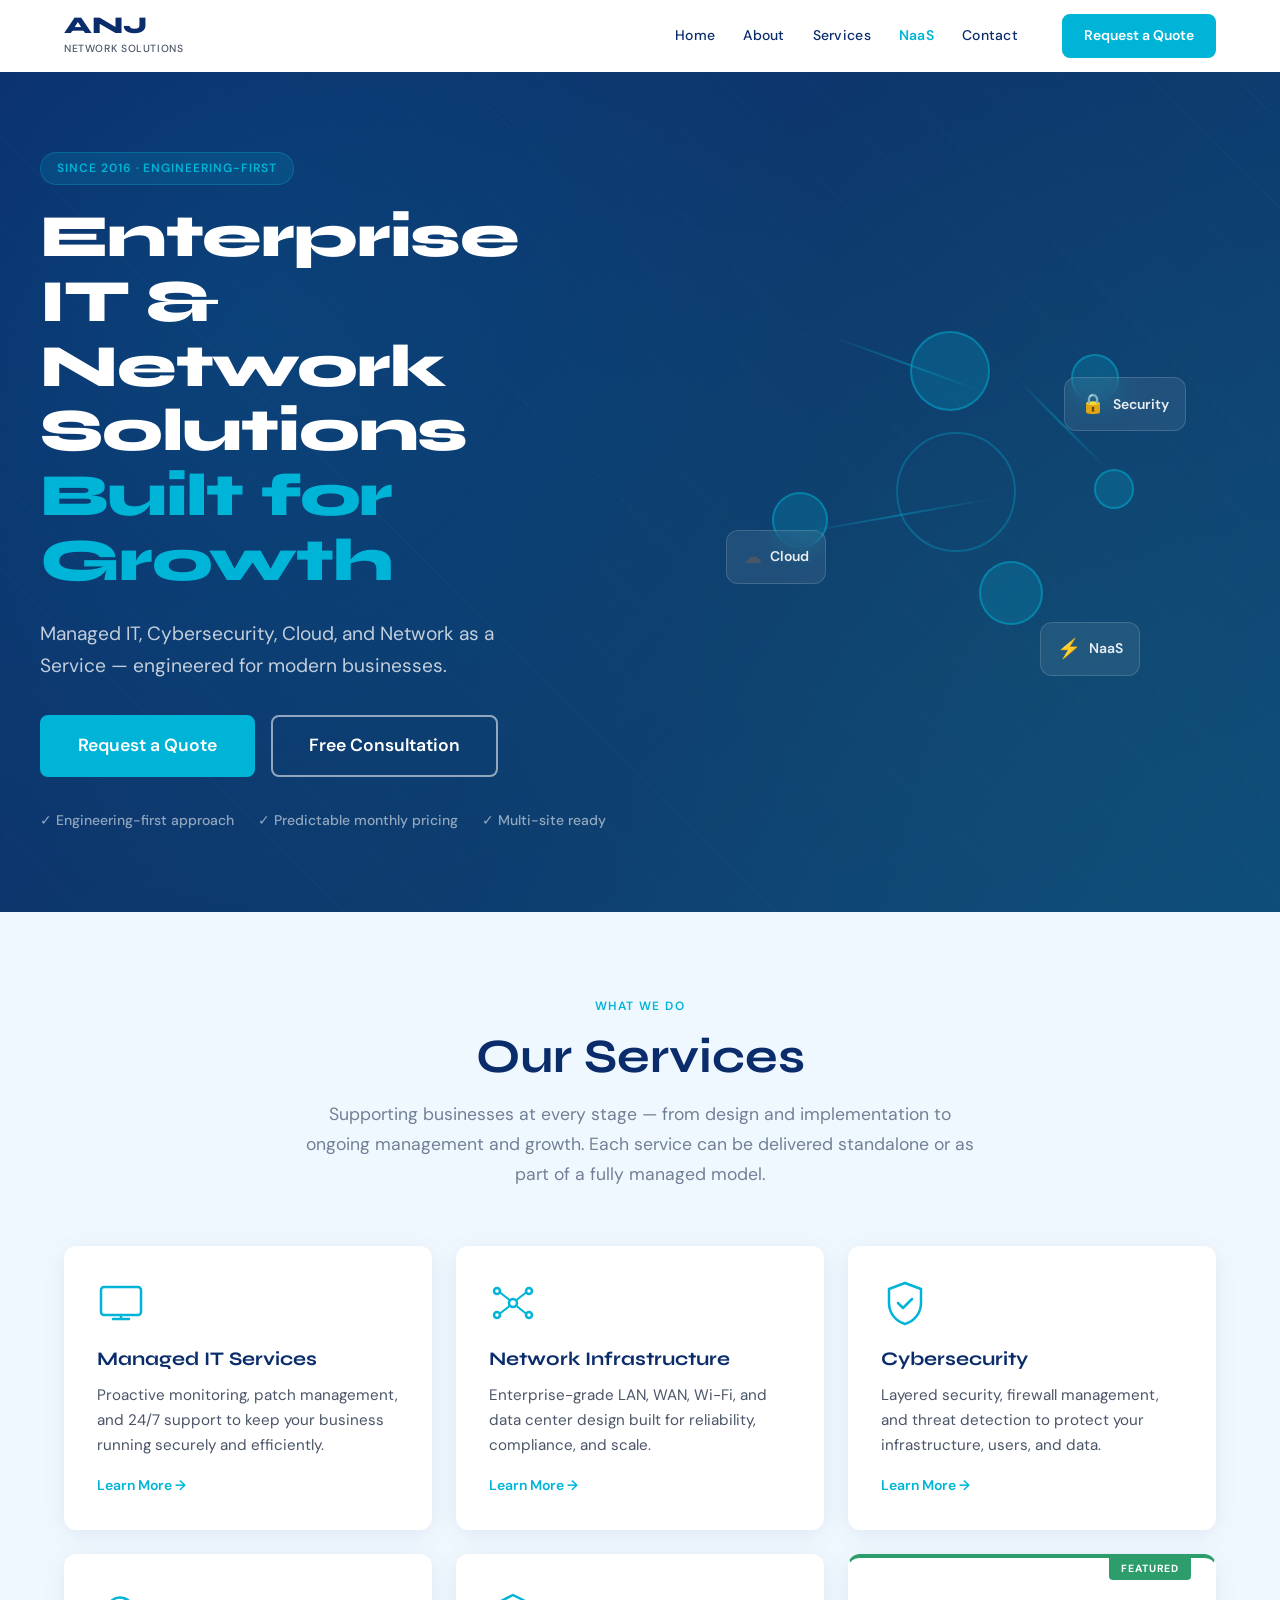
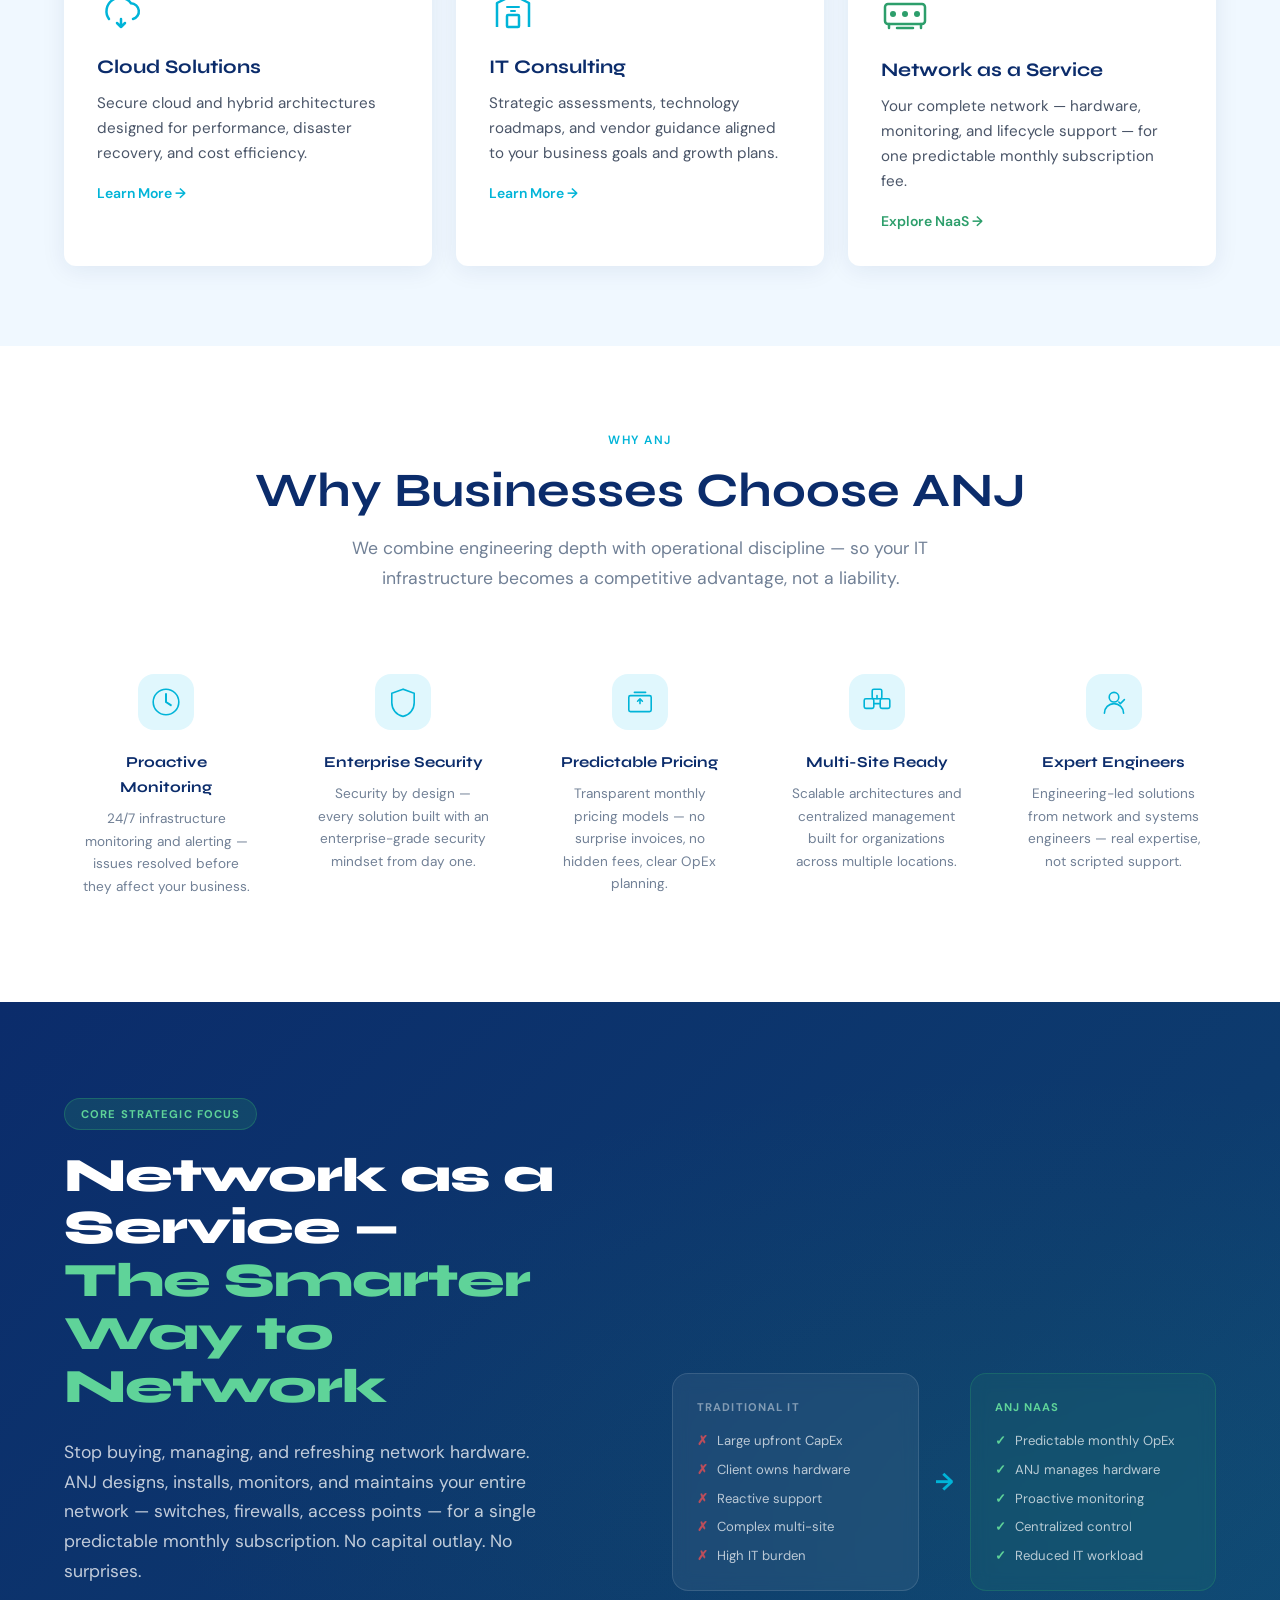
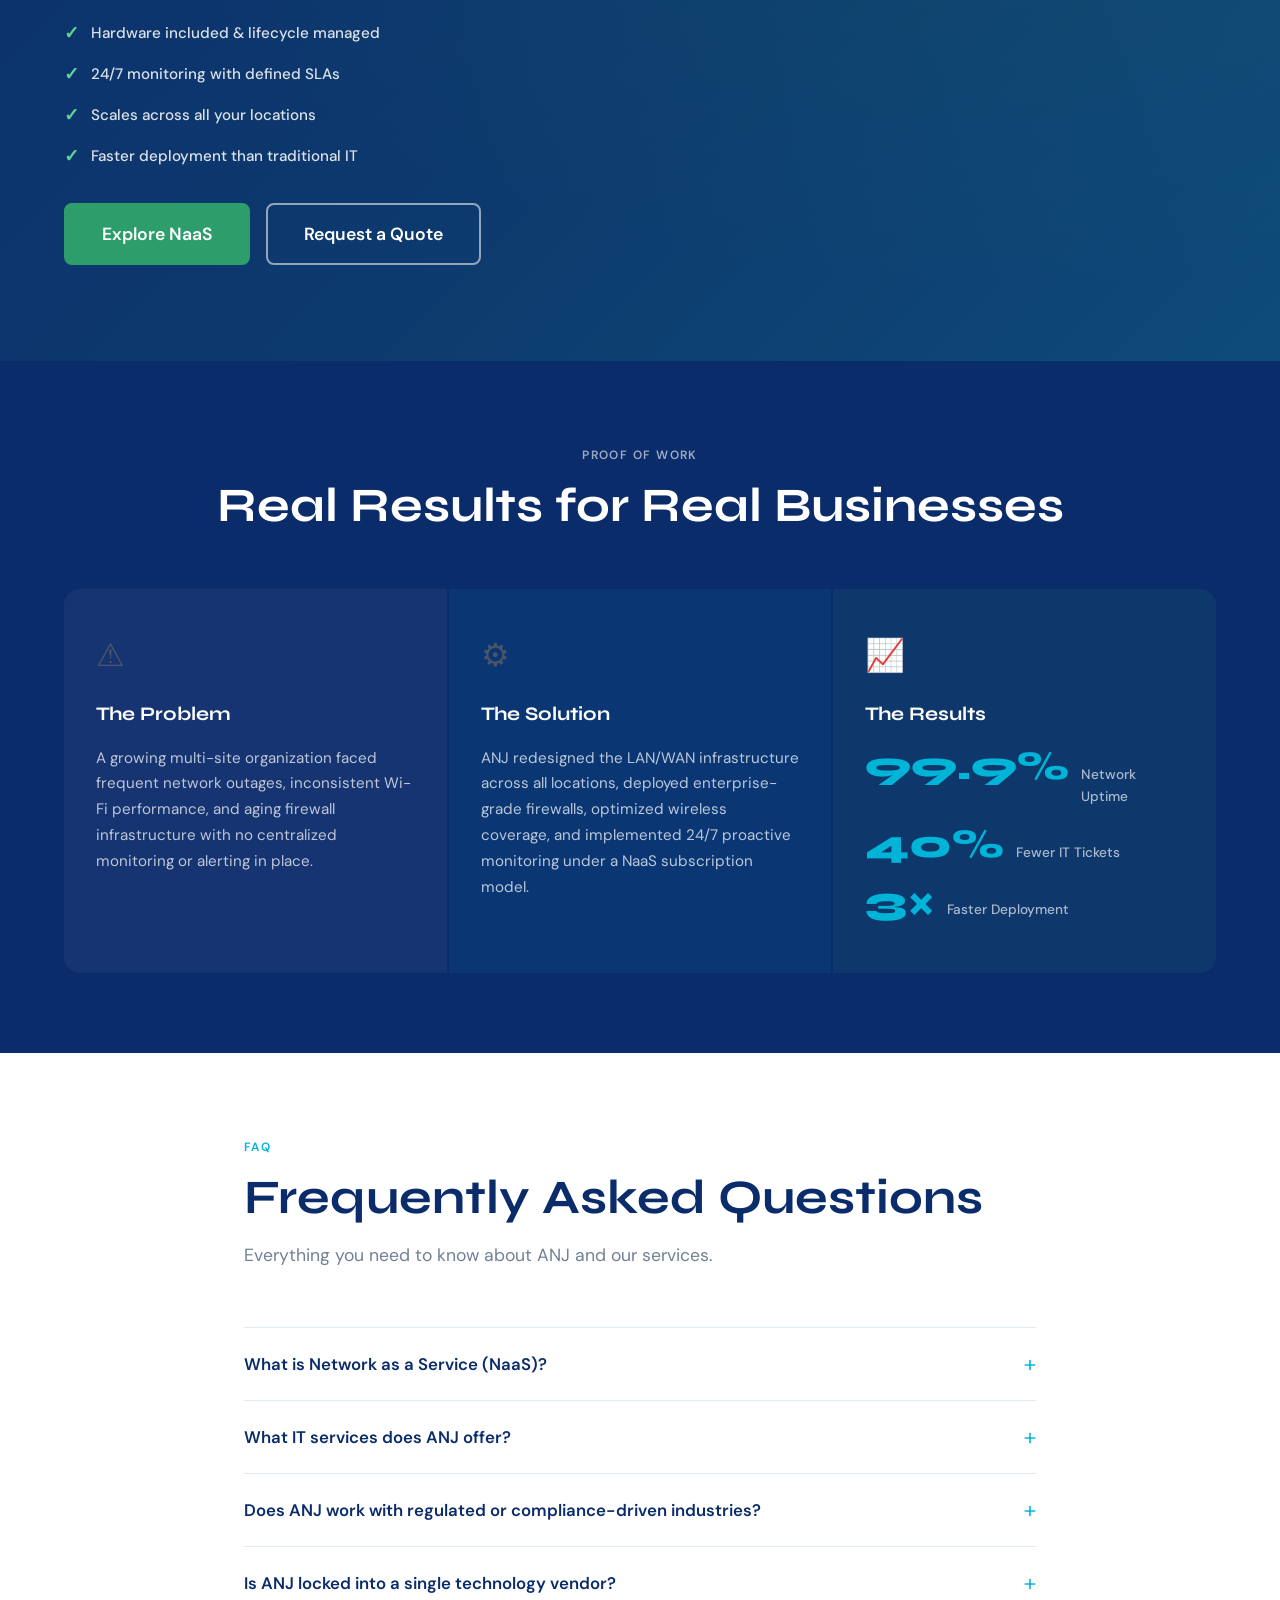
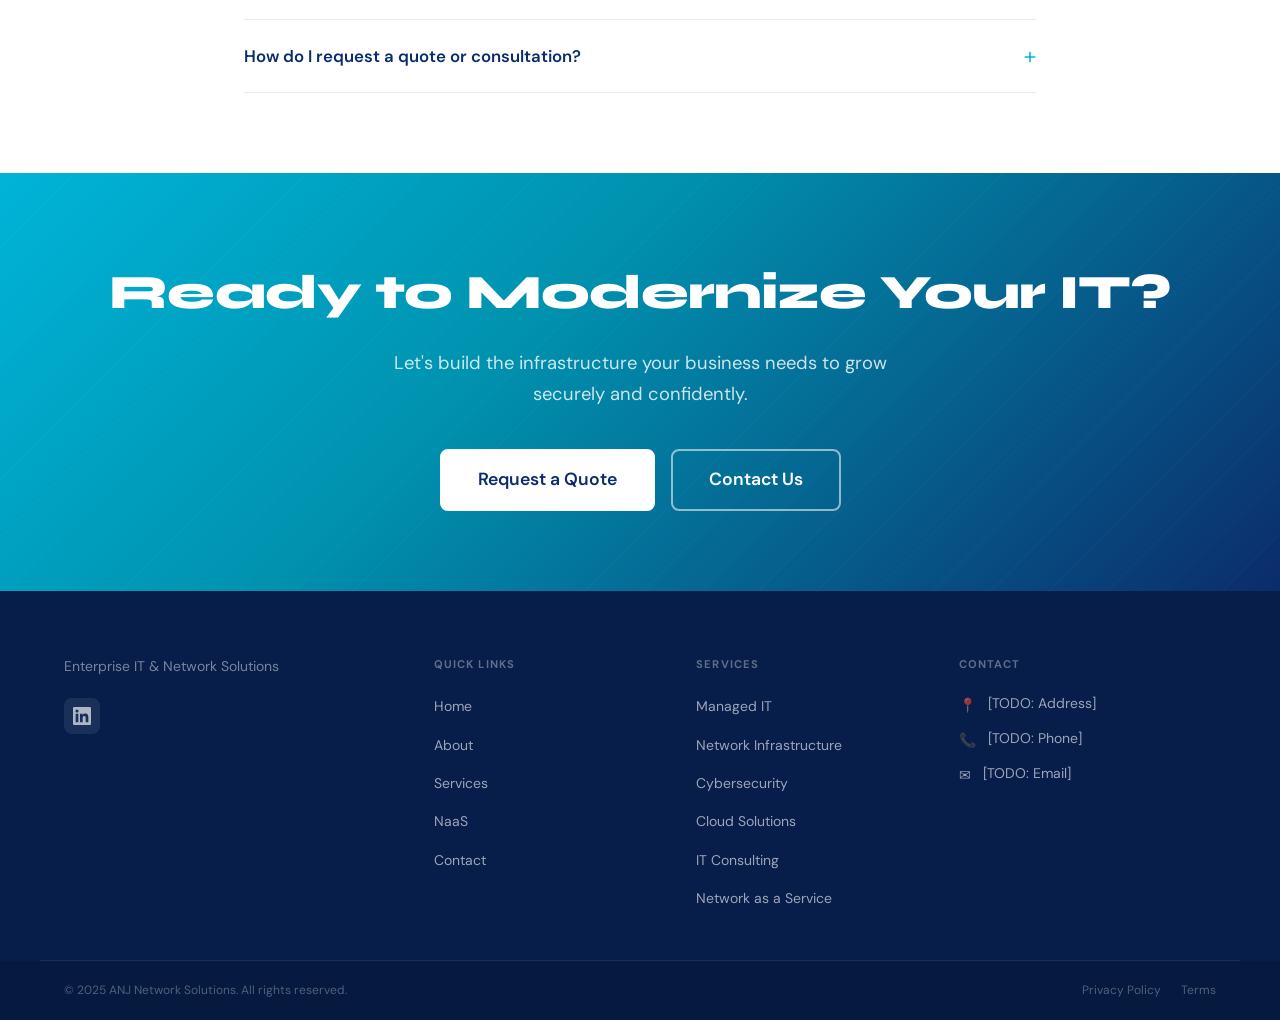
==== index.html @ 785e70c3 "Add files via upload" ====
<!DOCTYPE html>
<html lang="en">
<head>
<meta charset="UTF-8"/>
<meta name="viewport" content="width=device-width,initial-scale=1.0"/>
<title>ANJ Network Solutions | Managed IT, NaaS & Cybersecurity</title>
<meta name="description" content="ANJ Network Solutions delivers enterprise Managed IT, Network Infrastructure, Cybersecurity, Cloud Solutions, and Network as a Service (NaaS) for growing businesses. Request a free consultation."/>
<link rel="canonical" href="https://www.anjnetworksolutions.com/"/>
<meta property="og:type" content="website"/>
<meta property="og:title" content="ANJ Network Solutions | Enterprise IT & NaaS"/>
<meta property="og:description" content="Managed IT, Cybersecurity, Cloud, and Network as a Service — engineered for modern businesses since 2016."/>
<meta property="og:url" content="https://www.anjnetworksolutions.com/"/>
<link rel="preconnect" href="https://fonts.googleapis.com"/>
<link rel="preconnect" href="https://fonts.gstatic.com" crossorigin/>
<link href="https://fonts.googleapis.com/css2?family=Syne:wght@600;700;800&family=DM+Sans:wght@300;400;500;600&display=swap" rel="stylesheet"/>
<link rel="stylesheet" href="styles.css"/>
<script type="application/ld+json">{"@context":"https://schema.org","@type":"Organization","@id":"https://www.anjnetworksolutions.com/#org","name":"ANJ Network Solutions","url":"https://www.anjnetworksolutions.com","foundingDate":"2016","logo":"https://www.anjnetworksolutions.com/assets/anj-logo.png","description":"Professional IT and network engineering company delivering enterprise-grade technology solutions to growing businesses, multi-site organizations, and regulated environments."}</script>
<script type="application/ld+json">{"@context":"https://schema.org","@type":"FAQPage","mainEntity":[{"@type":"Question","name":"What is Network as a Service (NaaS)?","acceptedAnswer":{"@type":"Answer","text":"NaaS is a subscription-based model where networking hardware, monitoring, support, and lifecycle management are delivered as a single managed service for a predictable monthly fee — replacing large upfront hardware purchases."}},{"@type":"Question","name":"What IT services does ANJ offer?","acceptedAnswer":{"@type":"Answer","text":"ANJ offers Managed IT Services, Network Infrastructure & Engineering, Cybersecurity, Cloud & Hybrid Solutions, IT Consulting & Architecture, Voice & Phone Systems, and Network as a Service (NaaS)."}},{"@type":"Question","name":"How long has ANJ been in business?","acceptedAnswer":{"@type":"Answer","text":"ANJ Network Solutions was founded in 2016 and has been delivering enterprise IT and network engineering solutions since then."}},{"@type":"Question","name":"Does ANJ support multi-site organizations?","acceptedAnswer":{"@type":"Answer","text":"Yes. ANJ specializes in scalable, multi-site ready architectures and centralized management across multiple locations — especially through its NaaS model."}}]}</script>
</head>
<body>

<!-- HEADER -->
<header class="site-hd" id="top">
  <div class="ctr hd-inner">
    <a href="index.html" class="logo-lk" aria-label="ANJ Network Solutions">
      <img src="assets/anj-logo.png" alt="ANJ Network Solutions" class="logo-img" onerror="this.style.display='none';this.nextElementSibling.style.display='flex'"/>
      <span class="logo-fb"><span class="logo-anj">ANJ</span><span class="logo-sub">Network Solutions</span></span>
    </a>
    <nav class="main-nav" aria-label="Main navigation">
      <ul class="nav-list">
        <li><a href="index.html" class="nav-lk active">Home</a></li>
        <li><a href="about.html" class="nav-lk">About</a></li>
        <li><a href="services.html" class="nav-lk">Services</a></li>
        <li><a href="naas.html" class="nav-lk nav-lk-hi">NaaS</a></li>
        <li><a href="contact.html" class="nav-lk">Contact</a></li>
      </ul>
    </nav>
    <div class="hd-cta"><a href="contact.html#form" class="btn btn-primary btn-sm">Request a Quote</a></div>
    <button class="nav-tog" aria-label="Open menu" aria-expanded="false">
      <span class="hb-line"></span><span class="hb-line"></span><span class="hb-line"></span>
    </button>
  </div>
  <nav class="mob-nav" aria-label="Mobile navigation">
    <ul class="mob-nav-list">
      <li><a href="index.html" class="mob-nav-lk">Home</a></li>
      <li><a href="about.html" class="mob-nav-lk">About</a></li>
      <li><a href="services.html" class="mob-nav-lk">Services</a></li>
      <li><a href="naas.html" class="mob-nav-lk">NaaS</a></li>
      <li><a href="contact.html" class="mob-nav-lk">Contact</a></li>
      <li><a href="contact.html#form" class="btn btn-primary mob-cta">Request a Quote</a></li>
    </ul>
  </nav>
</header>

<main>

<!-- HERO -->
<section class="hero" id="hero">
  <div class="hero-bg" aria-hidden="true"></div>
  <div class="ctr hero-inner">
    <div class="hero-content reveal">
      <div class="hero-badge">Since 2016 · Engineering-First</div>
      <h1 class="hero-h1">Enterprise IT &amp; Network Solutions <em>Built for Growth</em></h1>
      <p class="hero-lead">Managed IT, Cybersecurity, Cloud, and Network as a Service — engineered for modern businesses.</p>
      <div class="hero-acts">
        <a href="contact.html#form" class="btn btn-primary btn-lg">Request a Quote</a>
        <a href="contact.html#form" class="btn btn-ghost btn-lg">Free Consultation</a>
      </div>
      <div class="hero-trust">
        <span class="trust-it">✓ Engineering-first approach</span>
        <span class="trust-it">✓ Predictable monthly pricing</span>
        <span class="trust-it">✓ Multi-site ready</span>
      </div>
    </div>
    <div class="hero-vis" aria-hidden="true">
      <div class="hero-illo">
        <div class="net-node n1"></div><div class="net-node n2"></div><div class="net-node n3"></div>
        <div class="net-node n4"></div><div class="net-node n5"></div>
        <div class="net-line l1"></div><div class="net-line l2"></div><div class="net-line l3"></div>
        <div class="net-pulse"></div>
        <div class="net-card nc1"><span class="nc-icon">☁</span><span class="nc-lbl">Cloud</span></div>
        <div class="net-card nc2"><span class="nc-icon">🔒</span><span class="nc-lbl">Security</span></div>
        <div class="net-card nc3"><span class="nc-icon">⚡</span><span class="nc-lbl">NaaS</span></div>
      </div>
    </div>
  </div>
</section>

<!-- SERVICES -->
<section class="sec sec-ice" id="services">
  <div class="ctr">
    <div class="sec-hd sec-hd-c reveal">
      <span class="sec-label">What We Do</span>
      <h2 class="sec-title">Our Services</h2>
      <p class="sec-intro">Supporting businesses at every stage — from design and implementation to ongoing management and growth. Each service can be delivered standalone or as part of a fully managed model.</p>
    </div>
    <div class="svc-grid">
      <article class="card svc-card reveal">
        <div class="card-icon"><svg viewBox="0 0 48 48" fill="none"><rect x="4" y="8" width="40" height="28" rx="3" stroke="currentColor" stroke-width="2.5"/><path d="M16 40h16M24 36v4" stroke="currentColor" stroke-width="2.5" stroke-linecap="round"/></svg></div>
        <h3 class="card-title">Managed IT Services</h3>
        <p class="card-body">Proactive monitoring, patch management, and 24/7 support to keep your business running securely and efficiently.</p>
        <a href="services/managed-it.html" class="card-lk">Learn More →</a>
      </article>
      <article class="card svc-card reveal">
        <div class="card-icon"><svg viewBox="0 0 48 48" fill="none"><circle cx="24" cy="24" r="4" stroke="currentColor" stroke-width="2.5"/><circle cx="8" cy="12" r="3" stroke="currentColor" stroke-width="2.5"/><circle cx="40" cy="12" r="3" stroke="currentColor" stroke-width="2.5"/><circle cx="8" cy="36" r="3" stroke="currentColor" stroke-width="2.5"/><circle cx="40" cy="36" r="3" stroke="currentColor" stroke-width="2.5"/><path d="M11 13.5L20.5 21M27.5 21L37 13.5M11 34.5L20.5 27M27.5 27L37 34.5" stroke="currentColor" stroke-width="2" stroke-linecap="round"/></svg></div>
        <h3 class="card-title">Network Infrastructure</h3>
        <p class="card-body">Enterprise-grade LAN, WAN, Wi-Fi, and data center design built for reliability, compliance, and scale.</p>
        <a href="services/network-infrastructure.html" class="card-lk">Learn More →</a>
      </article>
      <article class="card svc-card reveal">
        <div class="card-icon"><svg viewBox="0 0 48 48" fill="none"><path d="M24 4L8 10v14c0 10 6.8 18.6 16 21 9.2-2.4 16-11 16-21V10L24 4z" stroke="currentColor" stroke-width="2.5" stroke-linejoin="round"/><path d="M17 24l5 5 9-9" stroke="currentColor" stroke-width="2.5" stroke-linecap="round" stroke-linejoin="round"/></svg></div>
        <h3 class="card-title">Cybersecurity</h3>
        <p class="card-body">Layered security, firewall management, and threat detection to protect your infrastructure, users, and data.</p>
        <a href="services/cybersecurity.html" class="card-lk">Learn More →</a>
      </article>
      <article class="card svc-card reveal">
        <div class="card-icon"><svg viewBox="0 0 48 48" fill="none"><path d="M36 32a8 8 0 00-2-15.7A12 12 0 1012 32" stroke="currentColor" stroke-width="2.5" stroke-linecap="round"/><path d="M24 32v8M20 36l4 4 4-4" stroke="currentColor" stroke-width="2.5" stroke-linecap="round" stroke-linejoin="round"/></svg></div>
        <h3 class="card-title">Cloud Solutions</h3>
        <p class="card-body">Secure cloud and hybrid architectures designed for performance, disaster recovery, and cost efficiency.</p>
        <a href="services/cloud-solutions.html" class="card-lk">Learn More →</a>
      </article>
      <article class="card svc-card reveal">
        <div class="card-icon"><svg viewBox="0 0 48 48" fill="none"><path d="M8 40V16l16-8 16 8v24" stroke="currentColor" stroke-width="2.5" stroke-linejoin="round"/><rect x="18" y="28" width="12" height="12" rx="1" stroke="currentColor" stroke-width="2.5"/><path d="M18 20h12M22 24h4" stroke="currentColor" stroke-width="2" stroke-linecap="round"/></svg></div>
        <h3 class="card-title">IT Consulting</h3>
        <p class="card-body">Strategic assessments, technology roadmaps, and vendor guidance aligned to your business goals and growth plans.</p>
        <a href="services/it-consulting.html" class="card-lk">Learn More →</a>
      </article>
      <article class="card svc-card card-feat reveal" style="position:relative">
        <span class="card-badge">Featured</span>
        <div class="card-icon card-icon-green"><svg viewBox="0 0 48 48" fill="none"><rect x="4" y="14" width="40" height="20" rx="3" stroke="currentColor" stroke-width="2.5"/><circle cx="12" cy="24" r="3" fill="currentColor"/><circle cx="24" cy="24" r="3" fill="currentColor"/><circle cx="36" cy="24" r="3" fill="currentColor"/><path d="M8 34v4M40 34v4M16 38h16" stroke="currentColor" stroke-width="2.5" stroke-linecap="round"/></svg></div>
        <h3 class="card-title">Network as a Service</h3>
        <p class="card-body">Your complete network — hardware, monitoring, and lifecycle support — for one predictable monthly subscription fee.</p>
        <a href="naas.html" class="card-lk card-lk-g">Explore NaaS →</a>
      </article>
    </div>
  </div>
</section>

<!-- WHY ANJ -->
<section class="sec sec-white" id="why-anj">
  <div class="ctr">
    <div class="sec-hd sec-hd-c reveal">
      <span class="sec-label">Why ANJ</span>
      <h2 class="sec-title">Why Businesses Choose ANJ</h2>
      <p class="sec-intro">We combine engineering depth with operational discipline — so your IT infrastructure becomes a competitive advantage, not a liability.</p>
    </div>
    <div class="why-grid">
      <div class="why-item reveal"><div class="why-icon"><svg viewBox="0 0 40 40" fill="none"><circle cx="20" cy="20" r="16" stroke="currentColor" stroke-width="2"/><path d="M20 10v10l6 4" stroke="currentColor" stroke-width="2.5" stroke-linecap="round"/></svg></div><h3 class="why-title">Proactive Monitoring</h3><p class="why-body">24/7 infrastructure monitoring and alerting — issues resolved before they affect your business.</p></div>
      <div class="why-item reveal"><div class="why-icon"><svg viewBox="0 0 40 40" fill="none"><path d="M20 4L6 9v12c0 8 5.6 15.4 14 17 8.4-1.6 14-9 14-17V9L20 4z" stroke="currentColor" stroke-width="2"/></svg></div><h3 class="why-title">Enterprise Security</h3><p class="why-body">Security by design — every solution built with an enterprise-grade security mindset from day one.</p></div>
      <div class="why-item reveal"><div class="why-icon"><svg viewBox="0 0 40 40" fill="none"><rect x="6" y="12" width="28" height="20" rx="2" stroke="currentColor" stroke-width="2"/><path d="M13 8h14M20 22v-6M17 19l3-3 3 3" stroke="currentColor" stroke-width="2" stroke-linecap="round" stroke-linejoin="round"/></svg></div><h3 class="why-title">Predictable Pricing</h3><p class="why-body">Transparent monthly pricing models — no surprise invoices, no hidden fees, clear OpEx planning.</p></div>
      <div class="why-item reveal"><div class="why-icon"><svg viewBox="0 0 40 40" fill="none"><rect x="4" y="16" width="12" height="12" rx="2" stroke="currentColor" stroke-width="2"/><rect x="24" y="16" width="12" height="12" rx="2" stroke="currentColor" stroke-width="2"/><rect x="14" y="4" width="12" height="12" rx="2" stroke="currentColor" stroke-width="2"/><path d="M16 22h8M20 16V12" stroke="currentColor" stroke-width="2" stroke-linecap="round"/></svg></div><h3 class="why-title">Multi-Site Ready</h3><p class="why-body">Scalable architectures and centralized management built for organizations across multiple locations.</p></div>
      <div class="why-item reveal"><div class="why-icon"><svg viewBox="0 0 40 40" fill="none"><circle cx="20" cy="14" r="6" stroke="currentColor" stroke-width="2"/><path d="M8 34c0-6.6 5.4-12 12-12s12 5.4 12 12" stroke="currentColor" stroke-width="2" stroke-linecap="round"/><path d="M26 20l2 2 5-5" stroke="currentColor" stroke-width="2" stroke-linecap="round" stroke-linejoin="round"/></svg></div><h3 class="why-title">Expert Engineers</h3><p class="why-body">Engineering-led solutions from network and systems engineers — real expertise, not scripted support.</p></div>
    </div>
  </div>
</section>

<!-- NAAS SPOTLIGHT -->
<section class="naas-spot" id="naas-spotlight">
  <div class="ctr naas-spot-inner">
    <div class="reveal">
      <div class="naas-badge">Core Strategic Focus</div>
      <h2 class="naas-title">Network as a Service —<br><span>The Smarter Way to Network</span></h2>
      <p class="naas-body">Stop buying, managing, and refreshing network hardware. ANJ designs, installs, monitors, and maintains your entire network — switches, firewalls, access points — for a single predictable monthly subscription. No capital outlay. No surprises.</p>
      <ul class="naas-check-list">
        <li><span class="chk">✓</span>Hardware included &amp; lifecycle managed</li>
        <li><span class="chk">✓</span>24/7 monitoring with defined SLAs</li>
        <li><span class="chk">✓</span>Scales across all your locations</li>
        <li><span class="chk">✓</span>Faster deployment than traditional IT</li>
      </ul>
      <div class="naas-acts">
        <a href="naas.html" class="btn btn-accent btn-lg">Explore NaaS</a>
        <a href="contact.html#form" class="btn btn-ghost btn-lg">Request a Quote</a>
      </div>
    </div>
    <div class="cmp-wrap reveal" aria-hidden="true">
      <div class="cmp-card">
        <div class="cmp-lbl">Traditional IT</div>
        <ul class="cmp-list cmp-bad"><li>Large upfront CapEx</li><li>Client owns hardware</li><li>Reactive support</li><li>Complex multi-site</li><li>High IT burden</li></ul>
      </div>
      <div class="cmp-arrow">→</div>
      <div class="cmp-card cmp-new">
        <div class="cmp-lbl cmp-lbl-g">ANJ NaaS</div>
        <ul class="cmp-list cmp-good"><li>Predictable monthly OpEx</li><li>ANJ manages hardware</li><li>Proactive monitoring</li><li>Centralized control</li><li>Reduced IT workload</li></ul>
      </div>
    </div>
  </div>
</section>

<!-- CASE STUDY -->
<section class="sec sec-navy" id="case-study">
  <div class="ctr">
    <div class="sec-hd sec-hd-c sec-hd-light reveal">
      <span class="sec-label sec-label-light">Proof of Work</span>
      <h2 class="sec-title sec-title-light">Real Results for Real Businesses</h2>
    </div>
    <div class="cs-grid">
      <div class="cs-col cs-p reveal">
        <span class="cs-icon">⚠</span>
        <h3 class="cs-title">The Problem</h3>
        <p class="cs-body">A growing multi-site organization faced frequent network outages, inconsistent Wi-Fi performance, and aging firewall infrastructure with no centralized monitoring or alerting in place. <!-- TODO: Replace with real client case study --></p>
      </div>
      <div class="cs-col cs-s reveal">
        <span class="cs-icon">⚙</span>
        <h3 class="cs-title">The Solution</h3>
        <p class="cs-body">ANJ redesigned the LAN/WAN infrastructure across all locations, deployed enterprise-grade firewalls, optimized wireless coverage, and implemented 24/7 proactive monitoring under a NaaS subscription model.</p>
      </div>
      <div class="cs-col cs-r reveal">
        <span class="cs-icon">📈</span>
        <h3 class="cs-title">The Results</h3>
        <div class="cs-metrics">
          <div class="cs-metric"><span class="cs-num">99.9%</span><span class="cs-lbl">Network Uptime <!-- TODO: verify --></span></div>
          <div class="cs-metric"><span class="cs-num">40%</span><span class="cs-lbl">Fewer IT Tickets <!-- TODO: verify --></span></div>
          <div class="cs-metric"><span class="cs-num">3×</span><span class="cs-lbl">Faster Deployment <!-- TODO: verify --></span></div>
        </div>
      </div>
    </div>
  </div>
</section>

<!-- FAQ -->
<section class="sec sec-white" id="faq">
  <div class="ctr faq-container">
    <div class="sec-hd reveal">
      <span class="sec-label">FAQ</span>
      <h2 class="sec-title">Frequently Asked Questions</h2>
      <p class="sec-intro">Everything you need to know about ANJ and our services.</p>
    </div>
    <dl class="faq-list">
      <div class="faq-item"><dt><button class="faq-q" aria-expanded="false" aria-controls="fa1">What is Network as a Service (NaaS)?<span class="faq-icon">+</span></button></dt><dd class="faq-a" id="fa1" hidden><p>NaaS is a subscription-based model where networking hardware, software, monitoring, support, and lifecycle management are delivered as a single managed service — replacing traditional upfront hardware purchases. ANJ designs, installs, monitors, and maintains the network for a predictable monthly fee.</p></dd></div>
      <div class="faq-item"><dt><button class="faq-q" aria-expanded="false" aria-controls="fa2">What IT services does ANJ offer?<span class="faq-icon">+</span></button></dt><dd class="faq-a" id="fa2" hidden><p>ANJ offers Managed IT Services, Network Infrastructure &amp; Engineering, Cybersecurity, Cloud &amp; Hybrid Solutions, IT Consulting &amp; Architecture, Voice &amp; Phone Systems, and Network as a Service (NaaS). Each service can be delivered standalone or as part of a fully managed model.</p></dd></div>
      <div class="faq-item"><dt><button class="faq-q" aria-expanded="false" aria-controls="fa3">Does ANJ work with regulated or compliance-driven industries?<span class="faq-icon">+</span></button></dt><dd class="faq-a" id="fa3" hidden><p>Yes. For regulated industries, ANJ designs and manages fully on-premises networks and data centers where all systems remain under client control. Our architecture is compliance-ready and can be tailored to specific regulatory requirements.</p></dd></div>
      <div class="faq-item"><dt><button class="faq-q" aria-expanded="false" aria-controls="fa4">Is ANJ locked into a single technology vendor?<span class="faq-icon">+</span></button></dt><dd class="faq-a" id="fa4" hidden><p>No. ANJ partners with a broad ecosystem of enterprise vendors across Networking, Security, Wireless, Data Center, Cloud, Storage, and Voice. We recommend the best-fit solution for each client — avoiding vendor lock-in and ensuring future-proof designs.</p></dd></div>
      <div class="faq-item"><dt><button class="faq-q" aria-expanded="false" aria-controls="fa5">How do I request a quote or consultation?<span class="faq-icon">+</span></button></dt><dd class="faq-a" id="fa5" hidden><p>Click "Request a Quote" anywhere on the site, or visit the <a href="contact.html" style="color:var(--cyan)">Contact page</a> to fill out the form. We'll respond within one business day.</p></dd></div>
    </dl>
  </div>
</section>

<!-- CTA BANNER -->
<section class="cta-band" id="cta">
  <div class="ctr cta-band-inner reveal">
    <h2>Ready to Modernize Your IT?</h2>
    <p>Let's build the infrastructure your business needs to grow securely and confidently.</p>
    <div class="cta-band-acts">
      <a href="contact.html#form" class="btn btn-white btn-lg">Request a Quote</a>
      <a href="contact.html" class="btn btn-ghost btn-lg">Contact Us</a>
    </div>
  </div>
</section>

</main>

<!-- FOOTER -->
<footer class="site-ft">
  <div class="ctr ft-inner">
    <div>
      <img src="assets/anj-logo-white.png" alt="ANJ Network Solutions" class="ft-logo" onerror="this.style.display='none'"/>
      <p class="ft-tag">Enterprise IT &amp; Network Solutions</p>
      <div class="ft-social">
        <a href="https://linkedin.com/company/TODO" class="soc-lk" aria-label="LinkedIn" target="_blank" rel="noopener">
          <svg viewBox="0 0 24 24" fill="currentColor" width="18" height="18"><path d="M20.447 20.452h-3.554v-5.569c0-1.328-.027-3.037-1.852-3.037-1.853 0-2.136 1.445-2.136 2.939v5.667H9.351V9h3.414v1.561h.046c.477-.9 1.637-1.85 3.37-1.85 3.601 0 4.267 2.37 4.267 5.455v6.286zM5.337 7.433a2.062 2.062 0 01-2.063-2.065 2.064 2.064 0 112.063 2.065zm1.782 13.019H3.555V9h3.564v11.452zM22.225 0H1.771C.792 0 0 .774 0 1.729v20.542C0 23.227.792 24 1.771 24h20.451C23.2 24 24 23.227 24 22.271V1.729C24 .774 23.2 0 22.222 0h.003z"/></svg>
        </a>
      </div>
    </div>
    <nav aria-label="Quick links">
      <h4 class="ft-nav-title">Quick Links</h4>
      <ul class="ft-nav-list">
        <li><a href="index.html" class="ft-lk">Home</a></li>
        <li><a href="about.html" class="ft-lk">About</a></li>
        <li><a href="services.html" class="ft-lk">Services</a></li>
        <li><a href="naas.html" class="ft-lk">NaaS</a></li>
        <li><a href="contact.html" class="ft-lk">Contact</a></li>
      </ul>
    </nav>
    <nav aria-label="Services">
      <h4 class="ft-nav-title">Services</h4>
      <ul class="ft-nav-list">
        <li><a href="services/managed-it.html" class="ft-lk">Managed IT</a></li>
        <li><a href="services/network-infrastructure.html" class="ft-lk">Network Infrastructure</a></li>
        <li><a href="services/cybersecurity.html" class="ft-lk">Cybersecurity</a></li>
        <li><a href="services/cloud-solutions.html" class="ft-lk">Cloud Solutions</a></li>
        <li><a href="services/it-consulting.html" class="ft-lk">IT Consulting</a></li>
        <li><a href="naas.html" class="ft-lk">Network as a Service</a></li>
      </ul>
    </nav>
    <address style="font-style:normal">
      <h4 class="ft-nav-title">Contact</h4>
      <ul class="ft-ci-list">
        <li><span class="ft-ci-icon">📍</span><span>[TODO: Address]</span></li>
        <li><span class="ft-ci-icon">📞</span><a href="tel:TODO" class="ft-lk">[TODO: Phone]</a></li>
        <li><span class="ft-ci-icon">✉</span><a href="mailto:info@anjnetworksolutions.com" class="ft-lk">[TODO: Email]</a></li>
      </ul>
    </address>
  </div>
  <div class="ft-bottom"><div class="ctr ft-bottom-inner">
    <p class="ft-copy">© 2025 ANJ Network Solutions. All rights reserved.</p>
    <nav class="ft-legal" aria-label="Legal"><a href="#" class="ft-lk-sm">Privacy Policy</a><a href="#" class="ft-lk-sm">Terms</a></nav>
  </div></div>
</footer>

<script src="main.js"></script>
</body>
</html>
---- styles.css ----
/* ============================================================
   ANJ NETWORK SOLUTIONS — styles.css
   Design System: Deep Navy + Cyan + Emerald
   Fonts: Syne (headings) + DM Sans (body)
   ============================================================ */

:root {
  --navy:        #0B2C6B;
  --navy-deep:   #071E4A;
  --navy-mid:    #0D3B6E;
  --cyan:        #00B4D8;
  --cyan-dark:   #0092AF;
  --cyan-light:  #E0F7FD;
  --green:       #2D9E6B;
  --green-dark:  #228A5A;
  --green-light: #E8F8F0;
  --ice:         #F0F8FF;
  --white:       #FFFFFF;
  --slate:       #4A5568;
  --slate-light: #718096;
  --border:      #E2EAF4;
  --shadow-sm:   0 1px 3px rgba(11,44,107,.06);
  --shadow-md:   0 4px 24px rgba(11,44,107,.08);
  --shadow-lg:   0 8px 40px rgba(11,44,107,.13);
  --font-h:      'Syne', sans-serif;
  --font-b:      'DM Sans', sans-serif;
  --r-sm: 4px; --r-md: 8px; --r-lg: 12px; --r-xl: 16px; --r-full: 9999px;
  --max-w: 1200px;
  --px: 1.5rem;
  --hh: 72px;
  --ease: .22s ease;
}

*,*::before,*::after{box-sizing:border-box;margin:0;padding:0}
html{scroll-behavior:smooth;font-size:16px}
body{font-family:var(--font-b);color:var(--slate);background:var(--white);-webkit-font-smoothing:antialiased;line-height:1.65}
img,svg{display:block;max-width:100%}
a{color:inherit;text-decoration:none}
ul,ol{list-style:none}
button{font-family:inherit;cursor:pointer;border:none;background:none}

/* ── Container ── */
.ctr{width:100%;max-width:var(--max-w);margin:0 auto;padding:0 var(--px)}

/* ── Buttons ── */
.btn{display:inline-flex;align-items:center;justify-content:center;gap:.5rem;padding:.75rem 1.75rem;font-family:var(--font-b);font-size:1rem;font-weight:600;border-radius:var(--r-md);transition:background var(--ease),color var(--ease),border-color var(--ease),box-shadow var(--ease),transform var(--ease);white-space:nowrap;border:2px solid transparent}
.btn:focus-visible{outline:3px solid var(--cyan);outline-offset:3px}
.btn:active{transform:translateY(1px)}
.btn-primary{background:var(--cyan);color:var(--white);border-color:var(--cyan)}
.btn-primary:hover{background:var(--cyan-dark);border-color:var(--cyan-dark);box-shadow:0 4px 16px rgba(0,180,216,.35)}
.btn-secondary{background:transparent;color:var(--navy);border-color:var(--navy)}
.btn-secondary:hover{background:var(--navy);color:var(--white)}
.btn-ghost{background:transparent;color:var(--white);border-color:rgba(255,255,255,.55)}
.btn-ghost:hover{background:rgba(255,255,255,.1);border-color:var(--white)}
.btn-accent{background:var(--green);color:var(--white);border-color:var(--green)}
.btn-accent:hover{background:var(--green-dark);border-color:var(--green-dark);box-shadow:0 4px 16px rgba(45,158,107,.35)}
.btn-white{background:var(--white);color:var(--navy);border-color:var(--white)}
.btn-white:hover{background:var(--ice)}
.btn-lg{padding:.9rem 2.25rem;font-size:1.1rem}
.btn-sm{padding:.5rem 1.25rem;font-size:.875rem}

/* ── Section header ── */
.sec-label{display:inline-block;font-size:.75rem;font-weight:600;letter-spacing:.12em;text-transform:uppercase;color:var(--cyan);margin-bottom:.75rem}
.sec-label-light{color:rgba(255,255,255,.6)}
.sec-title{font-family:var(--font-h);font-size:clamp(1.875rem,4vw,3rem);font-weight:700;color:var(--navy);line-height:1.15;margin-bottom:1rem}
.sec-title-light{color:var(--white)}
.sec-intro{font-size:1.1rem;color:var(--slate-light);max-width:680px;line-height:1.7}
.sec-hd{margin-bottom:3.5rem}
.sec-hd-c{text-align:center}
.sec-hd-c .sec-intro{margin:0 auto}
.sec-hd-light .sec-intro{color:rgba(255,255,255,.7)}

/* ── HEADER ── */
.site-hd{position:sticky;top:0;z-index:100;height:var(--hh);background:var(--white);border-bottom:1px solid transparent;transition:border-color var(--ease),box-shadow var(--ease)}
.site-hd.scrolled{border-bottom-color:var(--border);box-shadow:var(--shadow-sm)}
.hd-inner{height:var(--hh);display:flex;align-items:center;gap:2rem}
.logo-lk{display:flex;align-items:center;flex-shrink:0}
.logo-img{height:38px;width:auto}
.logo-fb{display:none;flex-direction:column;gap:2px}
.logo-anj{font-family:var(--font-h);font-size:1.5rem;font-weight:800;color:var(--navy);line-height:1}
.logo-sub{font-size:.65rem;font-weight:500;color:var(--slate);letter-spacing:.06em;text-transform:uppercase}
.main-nav{margin-left:auto}
.nav-list{display:flex;align-items:center;gap:.25rem}
.nav-lk{display:block;padding:.4rem .75rem;font-size:.875rem;font-weight:500;color:var(--navy);border-radius:var(--r-md);transition:background var(--ease),color var(--ease);letter-spacing:.02em}
.nav-lk:hover,.nav-lk.active{background:var(--ice);color:var(--navy)}
.nav-lk-hi{color:var(--cyan);font-weight:600}
.nav-lk-hi:hover{background:var(--cyan-light);color:var(--cyan-dark)}
.hd-cta{flex-shrink:0}
.nav-tog{display:none;flex-direction:column;justify-content:center;align-items:center;gap:5px;width:40px;height:40px;border-radius:var(--r-md);transition:background var(--ease)}
.nav-tog:hover{background:var(--ice)}
.hb-line{width:22px;height:2px;background:var(--navy);border-radius:2px;transition:transform var(--ease),opacity var(--ease)}
.mob-nav{position:fixed;top:var(--hh);left:0;right:0;bottom:0;background:var(--white);padding:1.5rem;transform:translateX(100%);transition:transform .35s ease;z-index:99;overflow-y:auto}
.mob-nav.open{transform:translateX(0)}
.mob-nav-list{display:flex;flex-direction:column;gap:.5rem}
.mob-nav-lk{display:block;padding:1rem;font-size:1.1rem;font-weight:500;color:var(--navy);border-bottom:1px solid var(--border);border-radius:var(--r-md);transition:background var(--ease)}
.mob-nav-lk:hover{background:var(--ice)}
.mob-cta{margin-top:1.5rem;width:100%;justify-content:center}

/* ── HERO ── */
.hero{position:relative;min-height:calc(100vh - var(--hh));min-height:680px;background:linear-gradient(135deg,var(--navy) 0%,var(--navy-mid) 55%,#0E4B7A 100%);overflow:hidden;display:flex;align-items:center}
.hero-bg{position:absolute;inset:0;background:radial-gradient(circle at 20% 30%,rgba(0,180,216,.12) 0%,transparent 50%),radial-gradient(circle at 80% 70%,rgba(45,158,107,.08) 0%,transparent 50%),repeating-linear-gradient(45deg,transparent,transparent 60px,rgba(255,255,255,.015) 60px,rgba(255,255,255,.015) 61px);pointer-events:none}
.hero-inner{position:relative;z-index:1;display:grid;grid-template-columns:1fr 1fr;align-items:center;gap:4rem;padding:5rem 0}
.hero-badge{display:inline-flex;align-items:center;background:rgba(0,180,216,.15);border:1px solid rgba(0,180,216,.3);color:var(--cyan);font-size:.75rem;font-weight:600;letter-spacing:.08em;text-transform:uppercase;padding:.35rem 1rem;border-radius:var(--r-full);margin-bottom:1.25rem}
.hero-h1{font-family:var(--font-h);font-size:clamp(2.25rem,5vw,3.75rem);font-weight:800;color:var(--white);line-height:1.08;margin-bottom:1.5rem;letter-spacing:-.02em}
.hero-h1 em{font-style:normal;color:var(--cyan);display:block}
.hero-lead{font-size:1.2rem;color:rgba(255,255,255,.75);line-height:1.7;margin-bottom:2rem;max-width:520px}
.hero-acts{display:flex;flex-wrap:wrap;gap:1rem;margin-bottom:2rem}
.hero-trust{display:flex;flex-wrap:wrap;gap:1.5rem}
.trust-it{font-size:.875rem;color:rgba(255,255,255,.55);font-weight:500}

/* Hero illustration */
.hero-vis{display:flex;align-items:center;justify-content:center}
.hero-illo{position:relative;width:100%;max-width:460px;aspect-ratio:1}
.net-node{position:absolute;border-radius:50%;background:rgba(0,180,216,.2);border:2px solid rgba(0,180,216,.45);animation:nPulse 3s ease-in-out infinite}
.n1{width:80px;height:80px;top:15%;left:40%;animation-delay:0s}
.n2{width:56px;height:56px;top:50%;left:10%;animation-delay:.5s}
.n3{width:64px;height:64px;top:65%;left:55%;animation-delay:1s}
.n4{width:48px;height:48px;top:20%;left:75%;animation-delay:1.5s}
.n5{width:40px;height:40px;top:45%;left:80%;animation-delay:.8s}
.net-line{position:absolute;background:linear-gradient(90deg,transparent,rgba(0,180,216,.4),transparent);height:1.5px;animation:lFlow 2.5s ease-in-out infinite}
.l1{width:160px;top:22%;left:22%;transform:rotate(20deg);animation-delay:0s}
.l2{width:200px;top:55%;left:15%;transform:rotate(-10deg);animation-delay:.7s}
.l3{width:120px;top:35%;left:60%;transform:rotate(45deg);animation-delay:1.2s}
.net-pulse{position:absolute;top:50%;left:50%;transform:translate(-50%,-50%);width:120px;height:120px;border-radius:50%;border:2px solid rgba(0,180,216,.3);animation:rExpand 2.5s ease-out infinite}
.net-card{position:absolute;display:flex;align-items:center;gap:.5rem;background:rgba(255,255,255,.08);backdrop-filter:blur(12px);border:1px solid rgba(255,255,255,.15);border-radius:var(--r-lg);padding:.65rem 1rem;animation:cFloat 4s ease-in-out infinite}
.nc1{bottom:30%;left:0;animation-delay:0s}
.nc2{top:25%;right:0;animation-delay:1.3s}
.nc3{bottom:10%;right:10%;animation-delay:.6s}
.nc-icon{font-size:1.2rem}
.nc-lbl{font-family:var(--font-b);font-size:.875rem;font-weight:600;color:rgba(255,255,255,.9)}
@keyframes nPulse{0%,100%{transform:scale(1);opacity:.7}50%{transform:scale(1.1);opacity:1}}
@keyframes lFlow{0%,100%{opacity:.3}50%{opacity:.8}}
@keyframes rExpand{0%{transform:translate(-50%,-50%) scale(1);opacity:.5}100%{transform:translate(-50%,-50%) scale(2.5);opacity:0}}
@keyframes cFloat{0%,100%{transform:translateY(0)}50%{transform:translateY(-8px)}}

/* ── PAGE HERO (inner pages) ── */
.pg-hero{background:linear-gradient(135deg,var(--navy) 0%,var(--navy-mid) 60%,#0E4B7A 100%);padding:5rem 0 4rem;position:relative;overflow:hidden}
.pg-hero::before{content:'';position:absolute;inset:0;background:radial-gradient(circle at 70% 50%,rgba(0,180,216,.1) 0%,transparent 55%);pointer-events:none}
.pg-hero-inner{position:relative;z-index:1;max-width:760px}
.pg-hero-label{display:inline-block;font-size:.7rem;font-weight:700;letter-spacing:.14em;text-transform:uppercase;color:var(--cyan);border:1px solid rgba(0,180,216,.35);padding:.3rem .9rem;border-radius:var(--r-full);margin-bottom:1rem}
.pg-hero h1{font-family:var(--font-h);font-size:clamp(2rem,4.5vw,3.25rem);font-weight:800;color:var(--white);line-height:1.1;letter-spacing:-.02em;margin-bottom:1rem}
.pg-hero .lead{font-size:1.15rem;color:rgba(255,255,255,.75);line-height:1.7;margin-bottom:1.75rem;max-width:600px}
.breadcrumb{display:flex;align-items:center;gap:.5rem;font-size:.8rem;color:rgba(255,255,255,.45);margin-bottom:1.5rem}
.breadcrumb a{color:rgba(255,255,255,.55);transition:color var(--ease)}
.breadcrumb a:hover{color:var(--cyan)}
.breadcrumb span{color:rgba(255,255,255,.3)}

/* ── CARDS ── */
.card{background:var(--white);border-radius:var(--r-lg);padding:2rem;box-shadow:var(--shadow-md);border:1px solid transparent;transition:transform var(--ease),box-shadow var(--ease),border-color var(--ease)}
.card:hover{transform:translateY(-4px);box-shadow:var(--shadow-lg);border-color:var(--border)}
.card-feat{border-top:4px solid var(--green)}
.card-icon{width:48px;height:48px;color:var(--cyan);margin-bottom:1.25rem}
.card-icon-green{color:var(--green)}
.card-title{font-family:var(--font-h);font-size:1.2rem;font-weight:700;color:var(--navy);margin-bottom:.75rem;line-height:1.25}
.card-body{font-size:.95rem;color:var(--slate);line-height:1.65}
.card-lk{display:inline-flex;align-items:center;gap:.5rem;font-size:.875rem;font-weight:600;color:var(--cyan);transition:gap var(--ease);margin-top:1rem}
.card-lk:hover{gap:.75rem}
.card-lk-g{color:var(--green)}
.card-lk-g:hover{color:var(--green-dark)}
.card-badge{position:absolute;top:-1px;right:1.5rem;background:var(--green);color:var(--white);font-size:.65rem;font-weight:700;letter-spacing:.08em;text-transform:uppercase;padding:3px .75rem;border-radius:0 0 var(--r-sm) var(--r-sm)}

/* ── SERVICE GRID ── */
.svc-grid{display:grid;grid-template-columns:repeat(3,1fr);gap:1.5rem}
.svc-card{position:relative;display:flex;flex-direction:column}

/* ── WHY GRID ── */
.why-grid{display:grid;grid-template-columns:repeat(5,1fr);gap:2rem}
.why-item{text-align:center;padding:1.5rem 1rem}
.why-icon{width:56px;height:56px;color:var(--cyan);margin:0 auto 1.25rem;background:var(--cyan-light);border-radius:var(--r-xl);padding:.75rem;display:flex;align-items:center;justify-content:center}
.why-title{font-family:var(--font-h);font-size:.95rem;font-weight:700;color:var(--navy);margin-bottom:.5rem}
.why-body{font-size:.85rem;color:var(--slate-light);line-height:1.65}

/* ── PROCESS STEPS ── */
.process-steps{display:grid;grid-template-columns:repeat(4,1fr);gap:1.5rem;position:relative}
.process-steps::before{content:'';position:absolute;top:28px;left:10%;right:10%;height:2px;background:linear-gradient(90deg,var(--cyan),var(--green));z-index:0}
.step{text-align:center;position:relative;z-index:1}
.step-num{width:56px;height:56px;border-radius:50%;background:var(--navy);color:var(--white);font-family:var(--font-h);font-size:1.2rem;font-weight:800;display:flex;align-items:center;justify-content:center;margin:0 auto 1rem;border:3px solid var(--cyan)}
.step-title{font-family:var(--font-h);font-size:1rem;font-weight:700;color:var(--navy);margin-bottom:.5rem}
.step-body{font-size:.85rem;color:var(--slate-light);line-height:1.6}

/* ── CHALLENGES ── */
.challenge-grid{display:grid;grid-template-columns:repeat(3,1fr);gap:1.5rem}
.challenge-card{background:var(--white);border-radius:var(--r-lg);padding:2rem;border-left:4px solid var(--cyan);box-shadow:var(--shadow-sm)}
.challenge-icon{font-size:2rem;margin-bottom:.75rem}
.challenge-title{font-family:var(--font-h);font-size:1.1rem;font-weight:700;color:var(--navy);margin-bottom:.5rem}
.challenge-body{font-size:.9rem;color:var(--slate);line-height:1.6}

/* ── BENEFITS ── */
.benefits-grid{display:grid;grid-template-columns:repeat(4,1fr);gap:1.5rem}
.benefit-item{text-align:center;padding:1.5rem}
.benefit-icon{font-size:2.5rem;margin-bottom:.75rem}
.benefit-title{font-family:var(--font-h);font-size:1rem;font-weight:700;color:var(--navy);margin-bottom:.5rem}
.benefit-body{font-size:.85rem;color:var(--slate-light);line-height:1.6}

/* ── CASE STUDY ── */
.cs-grid{display:grid;grid-template-columns:repeat(3,1fr);gap:2px;border-radius:var(--r-xl);overflow:hidden}
.cs-col{padding:2.5rem 2rem}
.cs-p{background:rgba(255,255,255,.04)}
.cs-s{background:rgba(0,180,216,.08)}
.cs-r{background:rgba(45,158,107,.1)}
.cs-icon{font-size:2rem;display:block;margin-bottom:1rem}
.cs-title{font-family:var(--font-h);font-size:1.2rem;font-weight:700;color:var(--white);margin-bottom:1rem}
.cs-body{font-size:.95rem;color:rgba(255,255,255,.72);line-height:1.7}
.cs-metrics{display:flex;flex-direction:column;gap:1rem;margin-bottom:.75rem}
.cs-metric{display:flex;align-items:baseline;gap:.75rem}
.cs-num{font-family:var(--font-h);font-size:2.5rem;font-weight:800;color:var(--cyan);line-height:1}
.cs-lbl{font-size:.85rem;color:rgba(255,255,255,.65);font-weight:500}

/* ── FAQ ── */
.faq-list{border-top:1px solid var(--border)}
.faq-item{border-bottom:1px solid var(--border)}
.faq-q{width:100%;display:flex;align-items:center;justify-content:space-between;gap:1rem;padding:1.5rem 0;font-family:var(--font-b);font-size:1.05rem;font-weight:600;color:var(--navy);text-align:left;transition:color var(--ease)}
.faq-q:hover,.faq-q[aria-expanded=true]{color:var(--cyan)}
.faq-q:focus-visible{outline:3px solid var(--cyan);outline-offset:2px;border-radius:var(--r-sm)}
.faq-icon{font-size:1.5rem;font-weight:300;color:var(--cyan);flex-shrink:0;transition:transform var(--ease);line-height:1}
.faq-q[aria-expanded=true] .faq-icon{transform:rotate(45deg)}
.faq-a{padding:0 0 1.5rem}
.faq-a p{font-size:.95rem;color:var(--slate);line-height:1.75}
.faq-container{max-width:840px}

/* ── CTA BANNER ── */
.cta-band{position:relative;padding:5rem 0;background:linear-gradient(135deg,var(--cyan) 0%,var(--cyan-dark) 40%,var(--navy) 100%);overflow:hidden;text-align:center}
.cta-band::before{content:'';position:absolute;inset:0;background:repeating-linear-gradient(-45deg,transparent,transparent 40px,rgba(255,255,255,.03) 40px,rgba(255,255,255,.03) 41px);pointer-events:none}
.cta-band-inner{position:relative;z-index:1}
.cta-band h2{font-family:var(--font-h);font-size:clamp(2rem,4vw,3rem);font-weight:800;color:var(--white);margin-bottom:1rem;letter-spacing:-.02em}
.cta-band p{font-size:1.15rem;color:rgba(255,255,255,.8);margin-bottom:2.5rem;max-width:540px;margin-left:auto;margin-right:auto}
.cta-band-acts{display:flex;flex-wrap:wrap;justify-content:center;gap:1rem}

/* ── NAAS SPOTLIGHT ── */
.naas-spot{padding:6rem 0;background:linear-gradient(135deg,var(--navy) 0%,var(--navy-mid) 60%,#0E4B7A 100%);position:relative;overflow:hidden}
.naas-spot::before{content:'';position:absolute;inset:0;background:radial-gradient(ellipse at 80% 50%,rgba(45,158,107,.1) 0%,transparent 60%);pointer-events:none}
.naas-spot-inner{position:relative;z-index:1;display:grid;grid-template-columns:1fr 1fr;align-items:center;gap:4rem}
.naas-badge{display:inline-flex;background:rgba(45,158,107,.2);border:1px solid rgba(45,158,107,.4);color:#5FD399;font-size:.7rem;font-weight:700;letter-spacing:.1em;text-transform:uppercase;padding:.35rem 1rem;border-radius:var(--r-full);margin-bottom:1.25rem}
.naas-title{font-family:var(--font-h);font-size:clamp(2rem,4vw,3rem);font-weight:800;color:var(--white);line-height:1.1;margin-bottom:1.5rem;letter-spacing:-.02em}
.naas-title span{color:#5FD399}
.naas-body{font-size:1.1rem;color:rgba(255,255,255,.75);line-height:1.7;margin-bottom:2rem;max-width:500px}
.naas-check-list{display:flex;flex-direction:column;gap:.75rem;margin-bottom:2rem}
.naas-check-list li{display:flex;align-items:center;gap:.75rem;font-size:.95rem;color:rgba(255,255,255,.85);font-weight:500}
.chk{color:#5FD399;font-size:1.1rem;font-weight:700;flex-shrink:0}
.naas-acts{display:flex;flex-wrap:wrap;gap:1rem}
.cmp-wrap{display:flex;align-items:center;gap:1rem}
.cmp-card{flex:1;background:rgba(255,255,255,.06);border:1px solid rgba(255,255,255,.12);border-radius:var(--r-xl);padding:1.5rem;backdrop-filter:blur(8px)}
.cmp-new{background:rgba(45,158,107,.12);border-color:rgba(45,158,107,.3)}
.cmp-lbl{font-size:.7rem;font-weight:700;color:rgba(255,255,255,.45);text-transform:uppercase;letter-spacing:.1em;margin-bottom:1rem}
.cmp-lbl-g{color:#5FD399}
.cmp-list{display:flex;flex-direction:column;gap:.65rem}
.cmp-list li{font-size:.82rem;padding-left:1.25rem;position:relative;color:rgba(255,255,255,.7);line-height:1.4}
.cmp-bad li::before{content:'✗';position:absolute;left:0;color:rgba(255,80,80,.7);font-weight:700}
.cmp-good li::before{content:'✓';position:absolute;left:0;color:#5FD399;font-weight:700}
.cmp-arrow{font-size:1.5rem;color:var(--cyan);font-weight:700;flex-shrink:0}

/* ── ABOUT VALUES ── */
.values-grid{display:grid;grid-template-columns:repeat(3,1fr);gap:1.5rem}
.val-card{background:var(--ice);border-radius:var(--r-lg);padding:2rem;border-left:4px solid var(--cyan)}
.val-icon{font-size:2rem;margin-bottom:1rem}
.val-title{font-family:var(--font-h);font-size:1rem;font-weight:700;color:var(--navy);margin-bottom:.5rem}
.val-body{font-size:.875rem;color:var(--slate);line-height:1.65}

/* ── MISSION BOX ── */
.mission-box{background:var(--navy);color:var(--white);border-radius:var(--r-xl);padding:3rem;margin-bottom:2rem}
.mission-box h3{font-family:var(--font-h);font-size:1.5rem;color:var(--cyan);margin-bottom:1rem}
.mission-box p{font-size:1.1rem;color:rgba(255,255,255,.85);line-height:1.75;font-style:italic}

/* ── VENDOR GRID ── */
.vendor-cats{display:grid;grid-template-columns:repeat(4,1fr);gap:1.5rem}
.vendor-cat{background:var(--white);border-radius:var(--r-lg);padding:1.5rem;border:1px solid var(--border);text-align:center;box-shadow:var(--shadow-sm)}
.vendor-cat-icon{font-size:1.75rem;margin-bottom:.75rem}
.vendor-cat-title{font-family:var(--font-h);font-size:.9rem;font-weight:700;color:var(--navy)}

/* ── TEAM ── */
.team-grid{display:grid;grid-template-columns:repeat(3,1fr);gap:2rem}
.team-card{text-align:center;padding:2rem}
.team-avatar{width:96px;height:96px;border-radius:50%;background:linear-gradient(135deg,var(--navy),var(--cyan));display:flex;align-items:center;justify-content:center;margin:0 auto 1rem;font-family:var(--font-h);font-size:1.75rem;font-weight:800;color:var(--white)}
.team-name{font-family:var(--font-h);font-size:1.1rem;font-weight:700;color:var(--navy);margin-bottom:.25rem}
.team-role{font-size:.875rem;color:var(--cyan);font-weight:600;margin-bottom:.75rem}
.team-bio{font-size:.875rem;color:var(--slate-light);line-height:1.65}

/* ── CONTACT FORM ── */
.contact-wrap{display:grid;grid-template-columns:1.4fr 1fr;gap:4rem;align-items:start}
.form-group{margin-bottom:1.25rem}
.form-row{display:grid;grid-template-columns:1fr 1fr;gap:1.25rem}
label{display:block;font-size:.875rem;font-weight:600;color:var(--navy);margin-bottom:.5rem}
input,textarea,select{width:100%;padding:.75rem 1rem;font-family:var(--font-b);font-size:.95rem;color:var(--navy);background:var(--white);border:1.5px solid var(--border);border-radius:var(--r-md);transition:border-color var(--ease),box-shadow var(--ease);outline:none}
input:focus,textarea:focus,select:focus{border-color:var(--cyan);box-shadow:0 0 0 3px rgba(0,180,216,.15)}
textarea{resize:vertical;min-height:140px}
.contact-info{background:var(--navy);border-radius:var(--r-xl);padding:2.5rem;color:var(--white)}
.contact-info h3{font-family:var(--font-h);font-size:1.5rem;color:var(--cyan);margin-bottom:1.5rem}
.ci-item{display:flex;align-items:flex-start;gap:1rem;margin-bottom:1.5rem}
.ci-icon{font-size:1.25rem;flex-shrink:0;margin-top:2px}
.ci-label{font-size:.75rem;font-weight:700;color:rgba(255,255,255,.45);text-transform:uppercase;letter-spacing:.08em;margin-bottom:.25rem}
.ci-val{font-size:.95rem;color:rgba(255,255,255,.8);line-height:1.5}
.ci-val a{color:var(--cyan);transition:color var(--ease)}
.ci-val a:hover{color:var(--white)}

/* ── SERVICES LISTING ── */
.svc-listing{display:grid;grid-template-columns:repeat(3,1fr);gap:1.5rem}

/* ── NAAS STEPS ── */
.naas-steps{display:grid;grid-template-columns:repeat(5,1fr);gap:1.5rem}
.naas-step{text-align:center;padding:1.5rem 1rem;position:relative}
.naas-step:not(:last-child)::after{content:'→';position:absolute;right:-1rem;top:2rem;font-size:1.25rem;color:var(--cyan);font-weight:700}
.naas-step-num{width:56px;height:56px;border-radius:50%;background:linear-gradient(135deg,var(--navy),var(--cyan));color:var(--white);font-family:var(--font-h);font-size:1.25rem;font-weight:800;display:flex;align-items:center;justify-content:center;margin:0 auto 1rem}
.naas-step-title{font-family:var(--font-h);font-size:1rem;font-weight:700;color:var(--navy);margin-bottom:.5rem}
.naas-step-body{font-size:.82rem;color:var(--slate-light);line-height:1.6}

/* ── INCLUDED GRID ── */
.included-grid{display:grid;grid-template-columns:repeat(3,1fr);gap:1.5rem}
.inc-card{background:var(--white);border-radius:var(--r-lg);padding:2rem;box-shadow:var(--shadow-md);border-top:3px solid var(--cyan);text-align:center}
.inc-icon{font-size:2rem;margin-bottom:.75rem}
.inc-title{font-family:var(--font-h);font-size:1.05rem;font-weight:700;color:var(--navy);margin-bottom:.5rem}
.inc-body{font-size:.875rem;color:var(--slate);line-height:1.65}

/* ── COMPARISON TABLE ── */
.cmp-table{width:100%;border-collapse:collapse;border-radius:var(--r-xl);overflow:hidden;box-shadow:var(--shadow-md)}
.cmp-table th{background:var(--navy);color:var(--white);font-family:var(--font-h);font-size:.9rem;font-weight:700;padding:1rem 1.25rem;text-align:left}
.cmp-table th:first-child{background:var(--navy-deep)}
.cmp-table th.good{background:var(--green);color:var(--white)}
.cmp-table td{padding:.9rem 1.25rem;font-size:.9rem;border-bottom:1px solid var(--border);vertical-align:top}
.cmp-table tr:last-child td{border-bottom:none}
.cmp-table tr:nth-child(even) td{background:var(--ice)}
.cmp-table td.area{font-weight:600;color:var(--navy)}
.cmp-table td.bad{color:var(--slate-light)}
.cmp-table td.good{color:var(--green-dark);font-weight:500}

/* ── STATS BAR ── */
.stats-bar{display:grid;grid-template-columns:repeat(4,1fr);background:var(--navy);border-radius:var(--r-xl);overflow:hidden}
.stat-item{text-align:center;padding:2.5rem 1.5rem;border-right:1px solid rgba(255,255,255,.08)}
.stat-item:last-child{border-right:none}
.stat-num{font-family:var(--font-h);font-size:2.5rem;font-weight:800;color:var(--cyan);line-height:1;margin-bottom:.5rem}
.stat-lbl{font-size:.82rem;color:rgba(255,255,255,.6);font-weight:500;line-height:1.4}

/* ── SECTIONS ── */
.sec{padding:5rem 0}
.sec-ice{background:var(--ice)}
.sec-navy{background:var(--navy)}
.sec-navy-d{background:var(--navy-deep)}
.sec-white{background:var(--white)}

/* ── FOOTER ── */
.site-ft{background:var(--navy-deep);padding:4rem 0 0}
.ft-inner{display:grid;grid-template-columns:1.5fr 1fr 1fr 1.2fr;gap:3rem;padding-bottom:3rem;border-bottom:1px solid rgba(255,255,255,.08)}
.ft-logo{height:34px;margin-bottom:1rem}
.ft-tag{font-size:.875rem;color:rgba(255,255,255,.45);margin-bottom:1.25rem}
.ft-social{display:flex;gap:.75rem}
.soc-lk{width:36px;height:36px;background:rgba(255,255,255,.08);border-radius:var(--r-md);display:flex;align-items:center;justify-content:center;color:rgba(255,255,255,.65);transition:background var(--ease),color var(--ease)}
.soc-lk:hover{background:var(--cyan);color:var(--white)}
.ft-nav-title{font-size:.7rem;font-weight:700;text-transform:uppercase;letter-spacing:.1em;color:rgba(255,255,255,.35);margin-bottom:1.25rem}
.ft-nav-list{display:flex;flex-direction:column;gap:.75rem}
.ft-lk{font-size:.875rem;color:rgba(255,255,255,.6);transition:color var(--ease);line-height:1.4}
.ft-lk:hover{color:var(--cyan)}
.ft-ci-list{display:flex;flex-direction:column;gap:.75rem}
.ft-ci-list li{display:flex;align-items:flex-start;gap:.75rem}
.ft-ci-icon{flex-shrink:0;font-size:.875rem;margin-top:2px}
.ft-ci-list .ft-lk,.ft-ci-list span{font-size:.875rem;color:rgba(255,255,255,.6);line-height:1.5}
.ft-bottom{padding:1.25rem 0;background:rgba(0,0,0,.15)}
.ft-bottom-inner{display:flex;align-items:center;justify-content:space-between;gap:1rem;flex-wrap:wrap}
.ft-copy{font-size:.75rem;color:rgba(255,255,255,.3)}
.ft-legal{display:flex;gap:1.25rem}
.ft-lk-sm{font-size:.75rem;color:rgba(255,255,255,.3);transition:color var(--ease)}
.ft-lk-sm:hover{color:var(--cyan)}

/* ── SCROLL REVEAL ── */
.reveal{opacity:0;transform:translateY(24px);transition:opacity .55s ease,transform .55s ease}
.reveal.vis{opacity:1;transform:translateY(0)}

/* ── RESPONSIVE ── */
@media(max-width:1024px){
  :root{--px:2rem}
  .svc-grid{grid-template-columns:repeat(2,1fr)}
  .why-grid{grid-template-columns:repeat(3,1fr)}
  .naas-spot-inner{grid-template-columns:1fr}
  .cmp-wrap{display:none}
  .ft-inner{grid-template-columns:1fr 1fr}
  .process-steps{grid-template-columns:repeat(2,1fr)}
  .process-steps::before{display:none}
  .naas-steps{grid-template-columns:repeat(3,1fr)}
  .naas-step:nth-child(3)::after{display:none}
  .benefits-grid{grid-template-columns:repeat(2,1fr)}
  .stats-bar{grid-template-columns:repeat(2,1fr)}
  .stats-bar .stat-item:nth-child(2){border-right:none}
  .vendor-cats{grid-template-columns:repeat(2,1fr)}
  .team-grid{grid-template-columns:repeat(2,1fr)}
}

@media(max-width:768px){
  :root{--px:1.25rem;--hh:64px}
  .main-nav,.hd-cta{display:none}
  .nav-tog{display:flex;margin-left:auto}
  .hero-inner{grid-template-columns:1fr;padding:4rem 0;gap:3rem}
  .hero-vis{order:-1}
  .hero-illo{max-width:280px;margin:0 auto}
  .hero-h1{font-size:2.25rem}
  .hero-lead{font-size:1rem}
  .hero-trust{flex-direction:column;gap:.75rem}
  .svc-grid,.svc-listing,.challenge-grid,.cs-grid,.included-grid{grid-template-columns:1fr}
  .why-grid{grid-template-columns:repeat(2,1fr)}
  .values-grid{grid-template-columns:1fr}
  .contact-wrap{grid-template-columns:1fr}
  .form-row{grid-template-columns:1fr}
  .ft-inner{grid-template-columns:1fr;gap:2rem}
  .ft-bottom-inner{flex-direction:column;text-align:center}
  .naas-steps{grid-template-columns:1fr 1fr}
  .naas-step:nth-child(2)::after{display:none}
  .benefits-grid{grid-template-columns:1fr}
  .stats-bar{grid-template-columns:repeat(2,1fr)}
  .sec{padding:3.5rem 0}
  .pg-hero{padding:3.5rem 0 3rem}
  .sec-hd{margin-bottom:2.5rem}
}

@media(max-width:480px){
  :root{--px:1rem}
  .why-grid{grid-template-columns:1fr}
  .hero-acts,.naas-acts,.cta-band-acts{flex-direction:column}
  .hero-acts .btn,.naas-acts .btn,.cta-band-acts .btn{width:100%;justify-content:center}
  .process-steps,.naas-steps{grid-template-columns:1fr}
  .naas-step::after{display:none}
  .stats-bar{grid-template-columns:1fr}
  .stat-item{border-right:none;border-bottom:1px solid rgba(255,255,255,.08)}
  .vendor-cats{grid-template-columns:repeat(2,1fr)}
  .team-grid{grid-template-columns:1fr}
}

@media(prefers-reduced-motion:reduce){
  *,*::before,*::after{animation-duration:.01ms!important;animation-iteration-count:1!important;transition-duration:.01ms!important;scroll-behavior:auto!important}
  .reveal{opacity:1;transform:none}
}
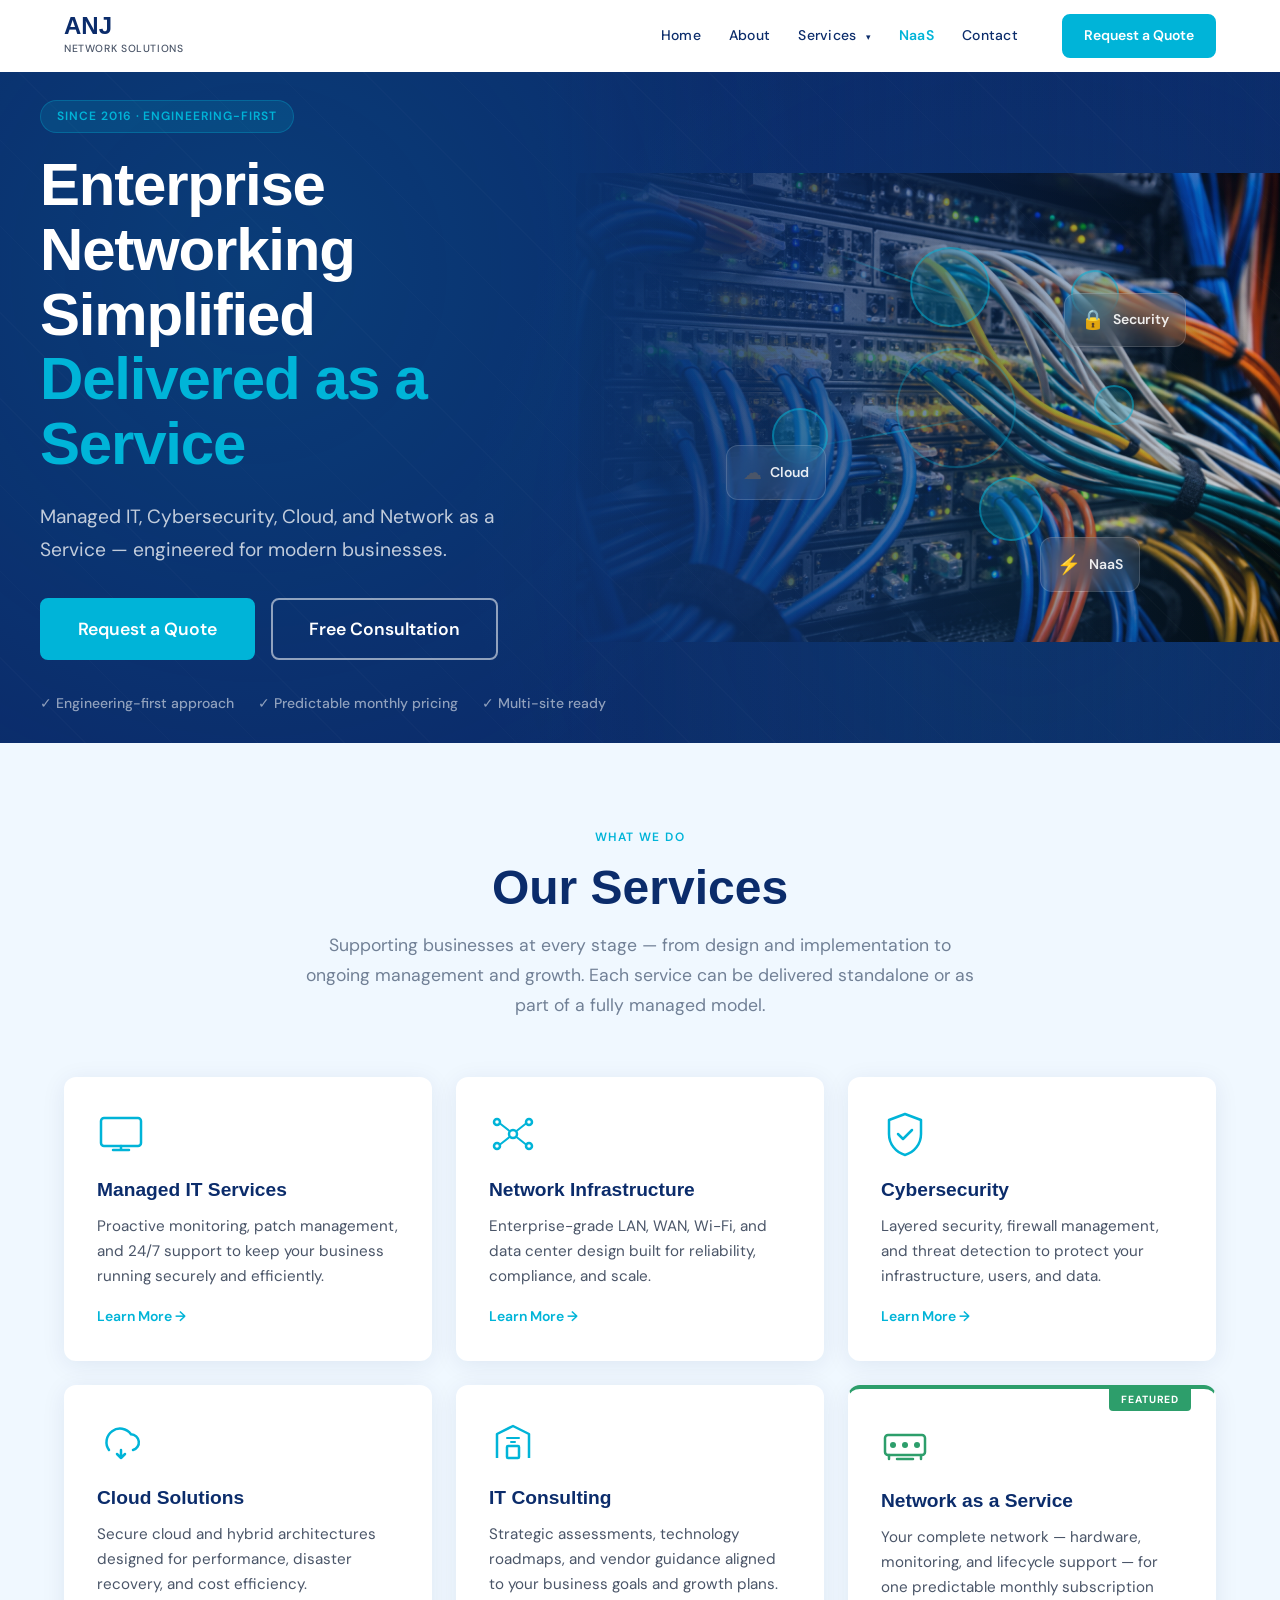
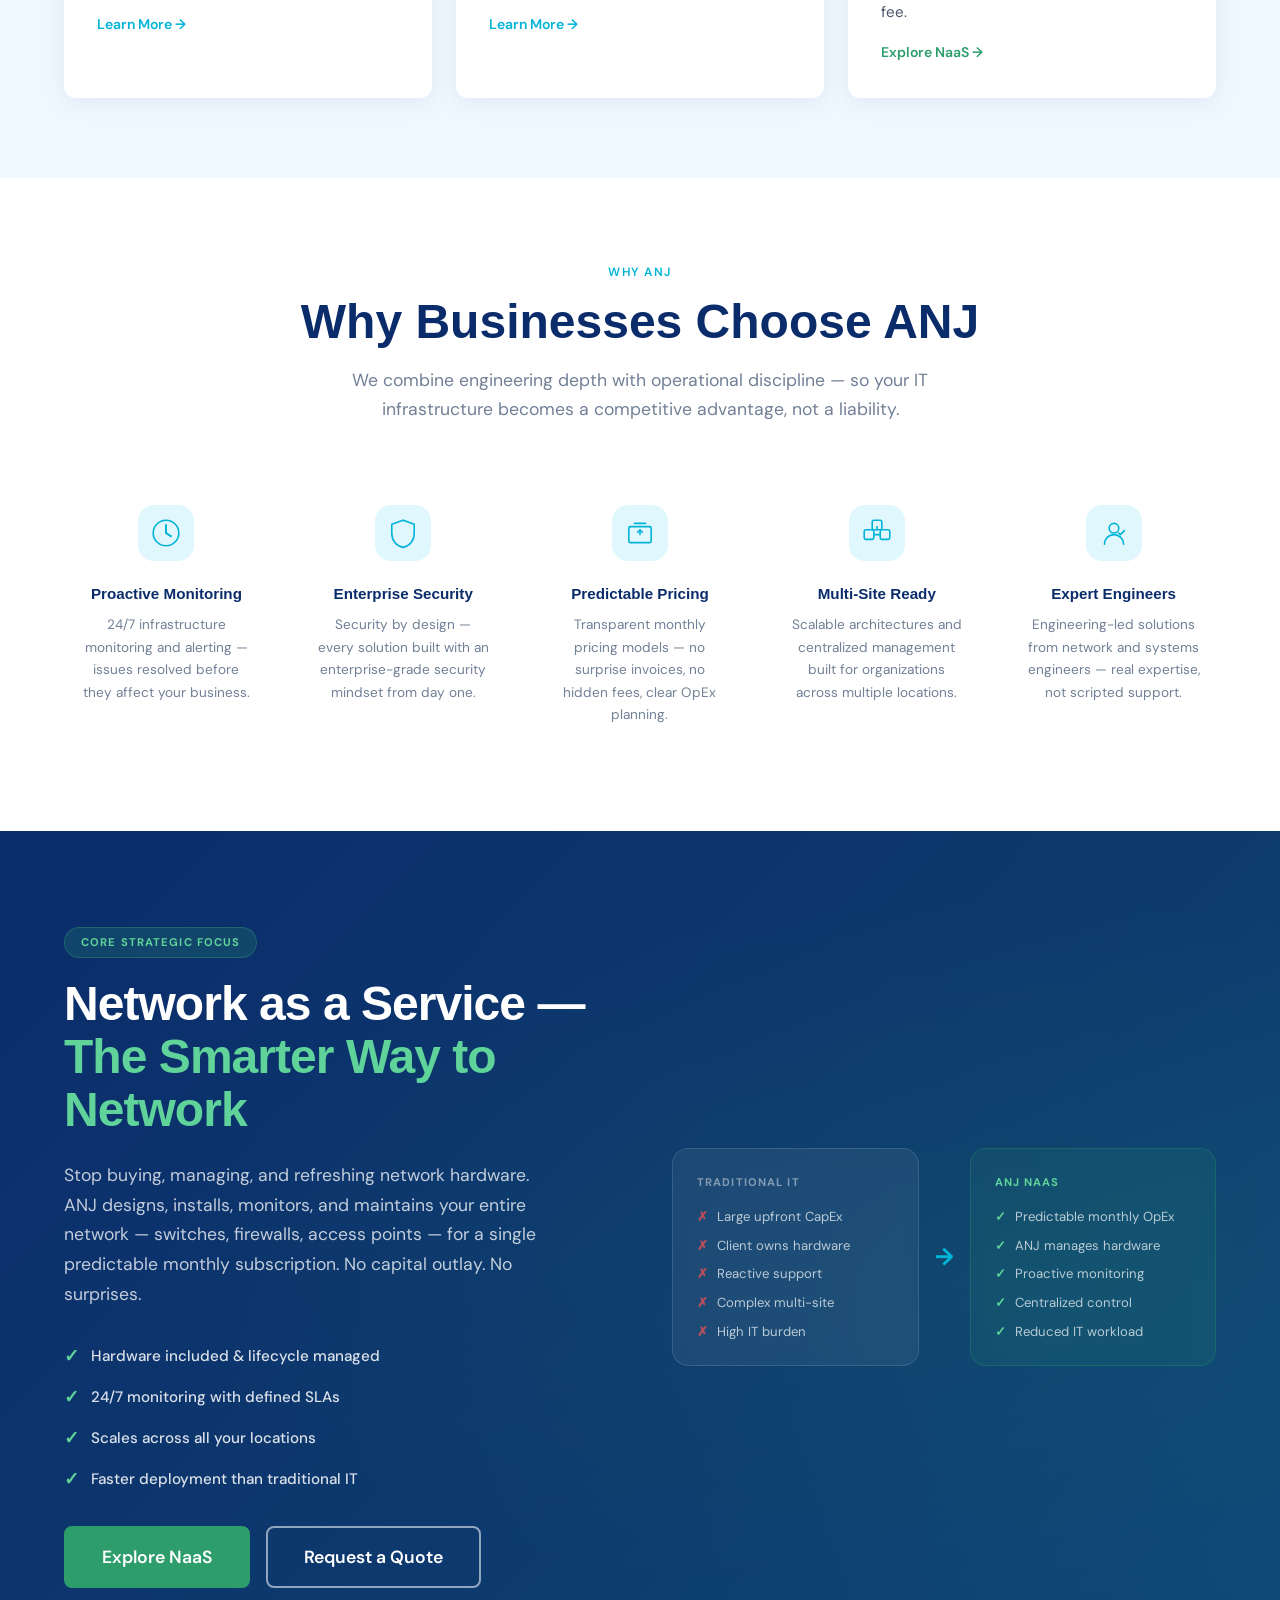
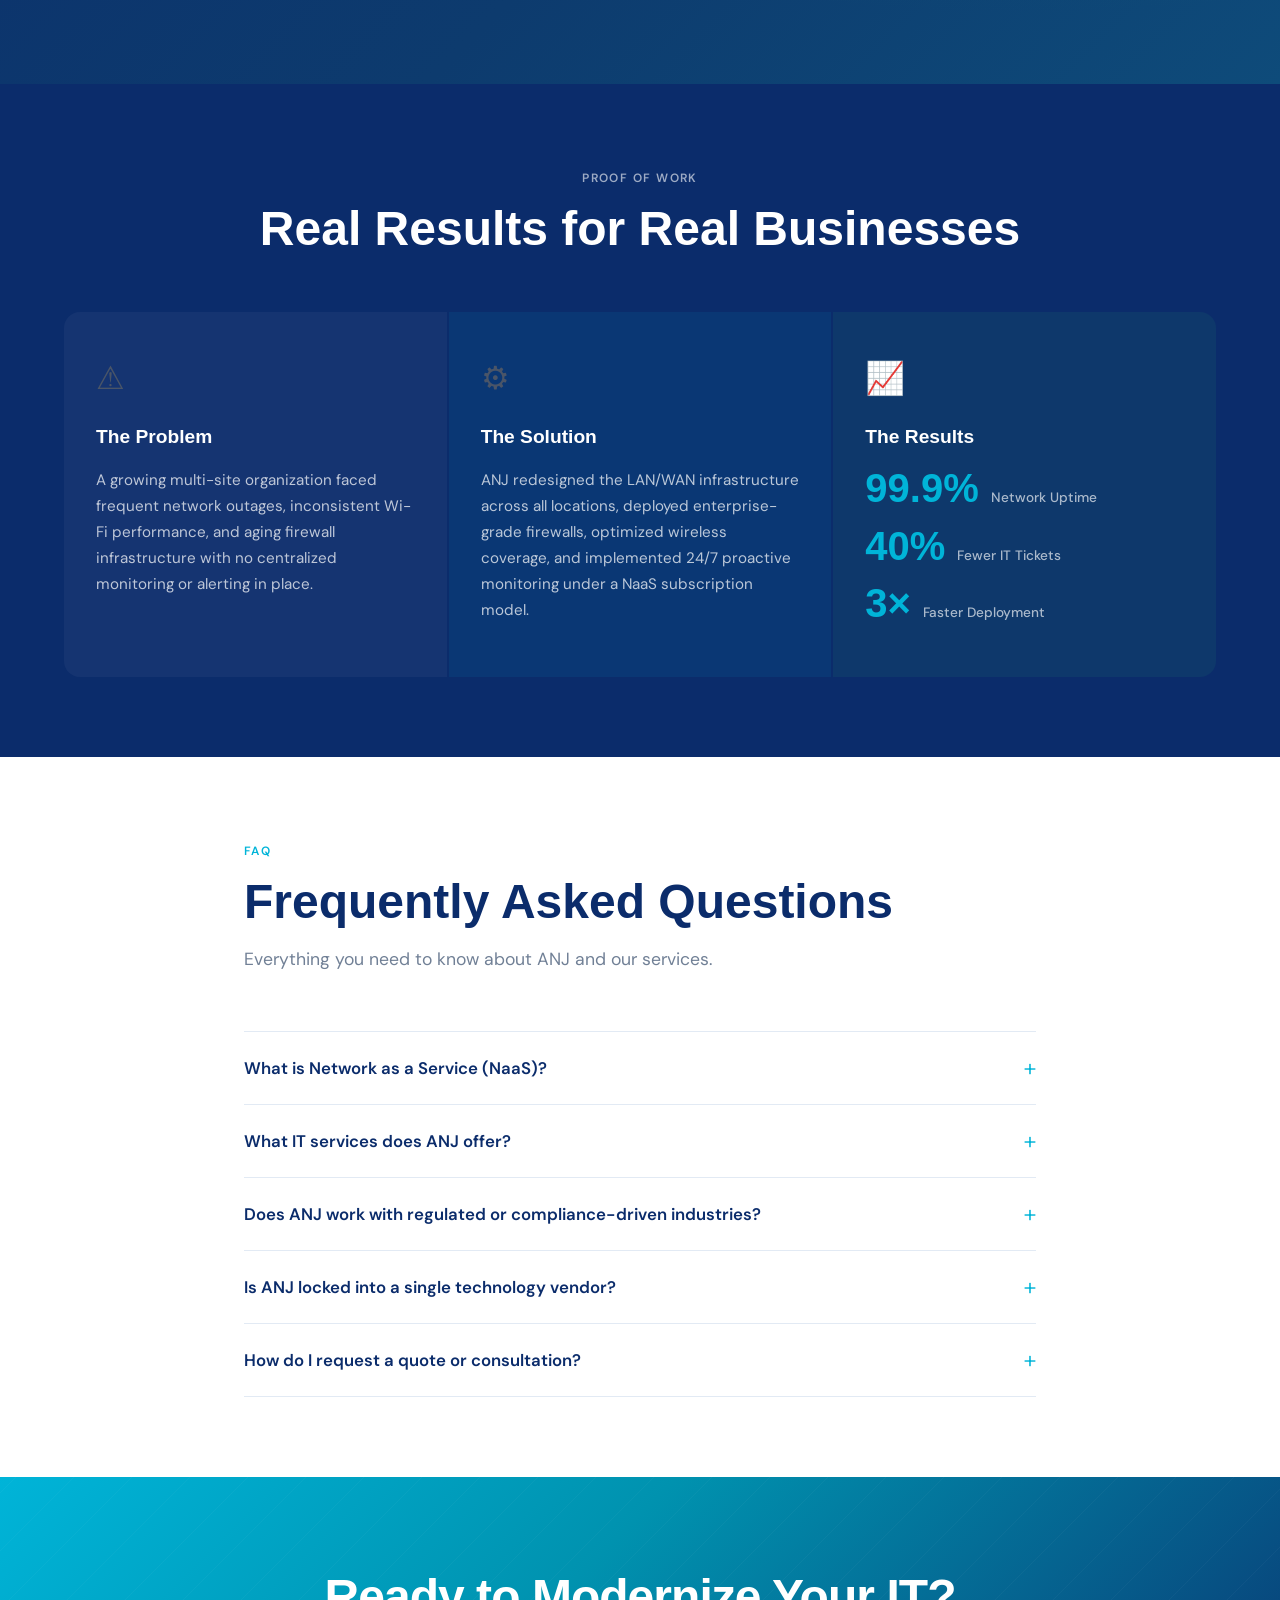
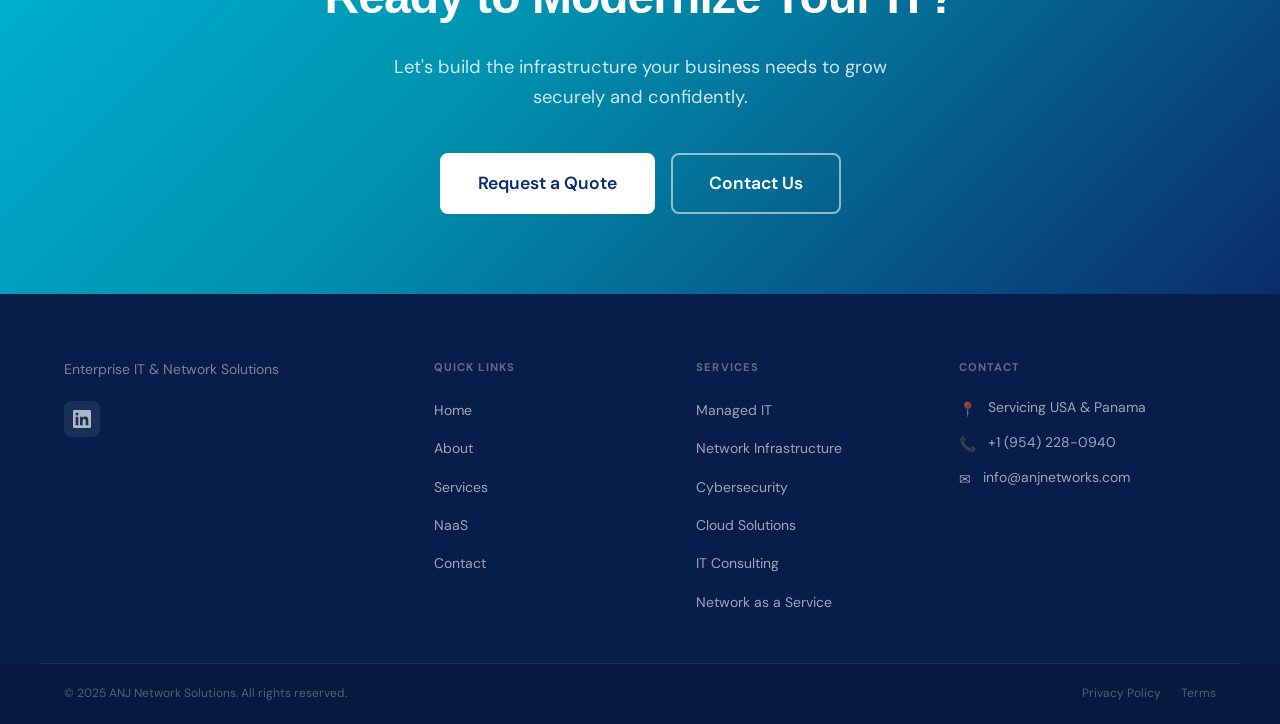
==== commit 1baa7621: "aa" ====
--- a/index.html
+++ b/index.html
@@ -12,7 +12,7 @@
 <meta property="og:url" content="https://www.anjnetworksolutions.com/"/>
 <link rel="preconnect" href="https://fonts.googleapis.com"/>
 <link rel="preconnect" href="https://fonts.gstatic.com" crossorigin/>
-<link href="https://fonts.googleapis.com/css2?family=Syne:wght@600;700;800&family=DM+Sans:wght@300;400;500;600&display=swap" rel="stylesheet"/>
+<link href="https://fonts.googleapis.com/css2?family=Anantason+Expanded:wght@600;700;800&family=DM+Sans:wght@300;400;500;600&display=swap" rel="stylesheet"/>
 <link rel="stylesheet" href="styles.css"/>
 <script type="application/ld+json">{"@context":"https://schema.org","@type":"Organization","@id":"https://www.anjnetworksolutions.com/#org","name":"ANJ Network Solutions","url":"https://www.anjnetworksolutions.com","foundingDate":"2016","logo":"https://www.anjnetworksolutions.com/assets/anj-logo.png","description":"Professional IT and network engineering company delivering enterprise-grade technology solutions to growing businesses, multi-site organizations, and regulated environments."}</script>
 <script type="application/ld+json">{"@context":"https://schema.org","@type":"FAQPage","mainEntity":[{"@type":"Question","name":"What is Network as a Service (NaaS)?","acceptedAnswer":{"@type":"Answer","text":"NaaS is a subscription-based model where networking hardware, monitoring, support, and lifecycle management are delivered as a single managed service for a predictable monthly fee — replacing large upfront hardware purchases."}},{"@type":"Question","name":"What IT services does ANJ offer?","acceptedAnswer":{"@type":"Answer","text":"ANJ offers Managed IT Services, Network Infrastructure & Engineering, Cybersecurity, Cloud & Hybrid Solutions, IT Consulting & Architecture, Voice & Phone Systems, and Network as a Service (NaaS)."}},{"@type":"Question","name":"How long has ANJ been in business?","acceptedAnswer":{"@type":"Answer","text":"ANJ Network Solutions was founded in 2016 and has been delivering enterprise IT and network engineering solutions since then."}},{"@type":"Question","name":"Does ANJ support multi-site organizations?","acceptedAnswer":{"@type":"Answer","text":"Yes. ANJ specializes in scalable, multi-site ready architectures and centralized management across multiple locations — especially through its NaaS model."}}]}</script>
@@ -28,11 +28,47 @@
     </a>
     <nav class="main-nav" aria-label="Main navigation">
       <ul class="nav-list">
-        <li><a href="index.html" class="nav-lk active">Home</a></li>
-        <li><a href="about.html" class="nav-lk">About</a></li>
-        <li><a href="services.html" class="nav-lk">Services</a></li>
-        <li><a href="naas.html" class="nav-lk nav-lk-hi">NaaS</a></li>
-        <li><a href="contact.html" class="nav-lk">Contact</a></li>
+        <li class="nav-item"><a href="index.html" class="nav-lk active">Home</a></li>
+        <li class="nav-item"><a href="about.html" class="nav-lk">About</a></li>
+        <li class="nav-item has-mega">
+          <a href="services.html" class="nav-lk">Services <span class="nav-chevron">▾</span></a>
+          <div class="mega-menu">
+            <div class="ctr mega-inner">
+              <div class="mega-hd">
+                <span class="mega-label">Our Services</span>
+                <a href="services.html" class="mega-all">View all services →</a>
+              </div>
+              <div class="mega-grid">
+                <a href="services/managed-it.html" class="mega-card">
+                  <div class="mega-card-icon">🖥</div>
+                  <div><h4 class="mega-card-title">Managed IT Services</h4><p class="mega-card-desc">Proactive monitoring, patch management &amp; 24/7 support.</p><span class="mega-card-lk">Learn more →</span></div>
+                </a>
+                <a href="services/network-infrastructure.html" class="mega-card">
+                  <div class="mega-card-icon">🔗</div>
+                  <div><h4 class="mega-card-title">Network Infrastructure</h4><p class="mega-card-desc">Enterprise LAN, WAN, Wi-Fi &amp; data center design.</p><span class="mega-card-lk">Learn more →</span></div>
+                </a>
+                <a href="services/cybersecurity.html" class="mega-card">
+                  <div class="mega-card-icon">🛡</div>
+                  <div><h4 class="mega-card-title">Cybersecurity</h4><p class="mega-card-desc">Layered security, firewall management &amp; threat detection.</p><span class="mega-card-lk">Learn more →</span></div>
+                </a>
+                <a href="services/cloud-solutions.html" class="mega-card">
+                  <div class="mega-card-icon">☁</div>
+                  <div><h4 class="mega-card-title">Cloud Solutions</h4><p class="mega-card-desc">Secure cloud &amp; hybrid architectures for performance and DR.</p><span class="mega-card-lk">Learn more →</span></div>
+                </a>
+                <a href="services/it-consulting.html" class="mega-card">
+                  <div class="mega-card-icon">📋</div>
+                  <div><h4 class="mega-card-title">IT Consulting</h4><p class="mega-card-desc">Strategic assessments, roadmaps &amp; vendor guidance.</p><span class="mega-card-lk">Learn more →</span></div>
+                </a>
+                <a href="naas.html" class="mega-card feat">
+                  <div class="mega-card-icon">⚡</div>
+                  <div><h4 class="mega-card-title">Network as a Service</h4><p class="mega-card-desc">Your entire network for one predictable monthly fee.</p><span class="mega-card-lk">Explore NaaS →</span></div>
+                </a>
+              </div>
+            </div>
+          </div>
+        </li>
+        <li class="nav-item"><a href="naas.html" class="nav-lk nav-lk-hi">NaaS</a></li>
+        <li class="nav-item"><a href="contact.html" class="nav-lk">Contact</a></li>
       </ul>
     </nav>
     <div class="hd-cta"><a href="contact.html#form" class="btn btn-primary btn-sm">Request a Quote</a></div>
@@ -55,12 +91,12 @@
 <main>
 
 <!-- HERO -->
-<section class="hero" id="hero">
+<section class="hero" id="hero" style="background:linear-gradient(to right,#0B2C6B 0%,#0B2C6B 42%,rgba(11,44,107,.75) 62%,rgba(11,44,107,.1) 100%),url('assets/hero-bg.png') right center/55% auto no-repeat,#0B2C6B">
   <div class="hero-bg" aria-hidden="true"></div>
   <div class="ctr hero-inner">
     <div class="hero-content reveal">
       <div class="hero-badge">Since 2016 · Engineering-First</div>
-      <h1 class="hero-h1">Enterprise IT &amp; Network Solutions <em>Built for Growth</em></h1>
+      <h1 class="hero-h1">Enterprise Networking Simplified <em>Delivered as a Service</em></h1>
       <p class="hero-lead">Managed IT, Cybersecurity, Cloud, and Network as a Service — engineered for modern businesses.</p>
       <div class="hero-acts">
         <a href="contact.html#form" class="btn btn-primary btn-lg">Request a Quote</a>
@@ -285,9 +321,9 @@
     <address style="font-style:normal">
       <h4 class="ft-nav-title">Contact</h4>
       <ul class="ft-ci-list">
-        <li><span class="ft-ci-icon">📍</span><span>[TODO: Address]</span></li>
-        <li><span class="ft-ci-icon">📞</span><a href="tel:TODO" class="ft-lk">[TODO: Phone]</a></li>
-        <li><span class="ft-ci-icon">✉</span><a href="mailto:info@anjnetworksolutions.com" class="ft-lk">[TODO: Email]</a></li>
+        <li><span class="ft-ci-icon">📍</span><span>Servicing USA &amp; Panama</span></li>
+        <li><span class="ft-ci-icon">📞</span><a href="tel:+19542280940" class="ft-lk">+1 (954) 228-0940</a></li>
+        <li><span class="ft-ci-icon">✉</span><a href="mailto:info@anjnetworks.com" class="ft-lk">info@anjnetworks.com</a></li>
       </ul>
     </address>
   </div>
--- a/styles.css
+++ b/styles.css
@@ -1,7 +1,7 @@
 /* ============================================================
    ANJ NETWORK SOLUTIONS — styles.css
    Design System: Deep Navy + Cyan + Emerald
-   Fonts: Syne (headings) + DM Sans (body)
+   Fonts: Anantason Expanded (headings) + DM Sans (body)
    ============================================================ */
 
 :root {
@@ -22,7 +22,7 @@
   --shadow-sm:   0 1px 3px rgba(11,44,107,.06);
   --shadow-md:   0 4px 24px rgba(11,44,107,.08);
   --shadow-lg:   0 8px 40px rgba(11,44,107,.13);
-  --font-h:      'Syne', sans-serif;
+  --font-h:      'Anantason Expanded', sans-serif;
   --font-b:      'DM Sans', sans-serif;
   --r-sm: 4px; --r-md: 8px; --r-lg: 12px; --r-xl: 16px; --r-full: 9999px;
   --max-w: 1200px;
@@ -85,6 +85,29 @@
 .nav-lk:hover,.nav-lk.active{background:var(--ice);color:var(--navy)}
 .nav-lk-hi{color:var(--cyan);font-weight:600}
 .nav-lk-hi:hover{background:var(--cyan-light);color:var(--cyan-dark)}
+
+/* ── MEGA MENU ── */
+.nav-item{position:static;display:flex;align-items:center;height:var(--hh)}
+.nav-chevron{display:inline-block;font-size:.55rem;margin-left:.3rem;transition:transform var(--ease);line-height:1;vertical-align:middle}
+.has-mega:hover .nav-chevron{transform:rotate(180deg)}
+.mega-menu{position:fixed;top:var(--hh);left:0;right:0;background:var(--white);border-top:2px solid var(--cyan);box-shadow:0 8px 40px rgba(11,44,107,.13);opacity:0;visibility:hidden;transform:translateY(-8px);transition:opacity .22s ease,transform .22s ease,visibility .22s ease;z-index:200;pointer-events:none}
+.has-mega:hover .mega-menu,.mega-menu:hover{opacity:1;visibility:visible;transform:translateY(0);pointer-events:auto}
+.mega-inner{padding:2rem 0 2.5rem}
+.mega-hd{display:flex;align-items:center;justify-content:space-between;margin-bottom:1.5rem}
+.mega-label{font-size:.7rem;font-weight:700;letter-spacing:.12em;text-transform:uppercase;color:var(--cyan)}
+.mega-all{font-size:.875rem;font-weight:600;color:var(--navy);transition:color var(--ease)}
+.mega-all:hover{color:var(--cyan)}
+.mega-grid{display:grid;grid-template-columns:repeat(3,1fr);gap:.75rem}
+.mega-card{display:flex;align-items:flex-start;gap:1rem;padding:1.25rem;border-radius:var(--r-lg);border:1px solid transparent;transition:background var(--ease),border-color var(--ease),box-shadow var(--ease)}
+.mega-card:hover{background:var(--ice);border-color:var(--border);box-shadow:var(--shadow-sm)}
+.mega-card-icon{font-size:1.6rem;flex-shrink:0;margin-top:.1rem}
+.mega-card-title{font-family:var(--font-h);font-size:.95rem;font-weight:700;color:var(--navy);margin-bottom:.3rem;line-height:1.2}
+.mega-card-desc{font-size:.8rem;color:var(--slate-light);line-height:1.5}
+.mega-card-lk{display:inline-block;font-size:.75rem;font-weight:600;color:var(--cyan);margin-top:.5rem;transition:gap var(--ease)}
+.mega-card.feat{border-color:rgba(45,158,107,.25);background:var(--green-light)}
+.mega-card.feat:hover{border-color:var(--green);background:var(--green-light)}
+.mega-card.feat .mega-card-title{color:var(--green-dark)}
+.mega-card.feat .mega-card-lk{color:var(--green-dark)}
 .hd-cta{flex-shrink:0}
 .nav-tog{display:none;flex-direction:column;justify-content:center;align-items:center;gap:5px;width:40px;height:40px;border-radius:var(--r-md);transition:background var(--ease)}
 .nav-tog:hover{background:var(--ice)}
@@ -97,9 +120,9 @@
 .mob-cta{margin-top:1.5rem;width:100%;justify-content:center}
 
 /* ── HERO ── */
-.hero{position:relative;min-height:calc(100vh - var(--hh));min-height:680px;background:linear-gradient(135deg,var(--navy) 0%,var(--navy-mid) 55%,#0E4B7A 100%);overflow:hidden;display:flex;align-items:center}
+.hero{position:relative;min-height:320px;background:linear-gradient(135deg,var(--navy) 0%,var(--navy-mid) 55%,#0E4B7A 100%);overflow:hidden;display:flex;align-items:center}
 .hero-bg{position:absolute;inset:0;background:radial-gradient(circle at 20% 30%,rgba(0,180,216,.12) 0%,transparent 50%),radial-gradient(circle at 80% 70%,rgba(45,158,107,.08) 0%,transparent 50%),repeating-linear-gradient(45deg,transparent,transparent 60px,rgba(255,255,255,.015) 60px,rgba(255,255,255,.015) 61px);pointer-events:none}
-.hero-inner{position:relative;z-index:1;display:grid;grid-template-columns:1fr 1fr;align-items:center;gap:4rem;padding:5rem 0}
+.hero-inner{position:relative;z-index:1;display:grid;grid-template-columns:1fr 1fr;align-items:center;gap:4rem;padding:1.75rem 0}
 .hero-badge{display:inline-flex;align-items:center;background:rgba(0,180,216,.15);border:1px solid rgba(0,180,216,.3);color:var(--cyan);font-size:.75rem;font-weight:600;letter-spacing:.08em;text-transform:uppercase;padding:.35rem 1rem;border-radius:var(--r-full);margin-bottom:1.25rem}
 .hero-h1{font-family:var(--font-h);font-size:clamp(2.25rem,5vw,3.75rem);font-weight:800;color:var(--white);line-height:1.08;margin-bottom:1.5rem;letter-spacing:-.02em}
 .hero-h1 em{font-style:normal;color:var(--cyan);display:block}
